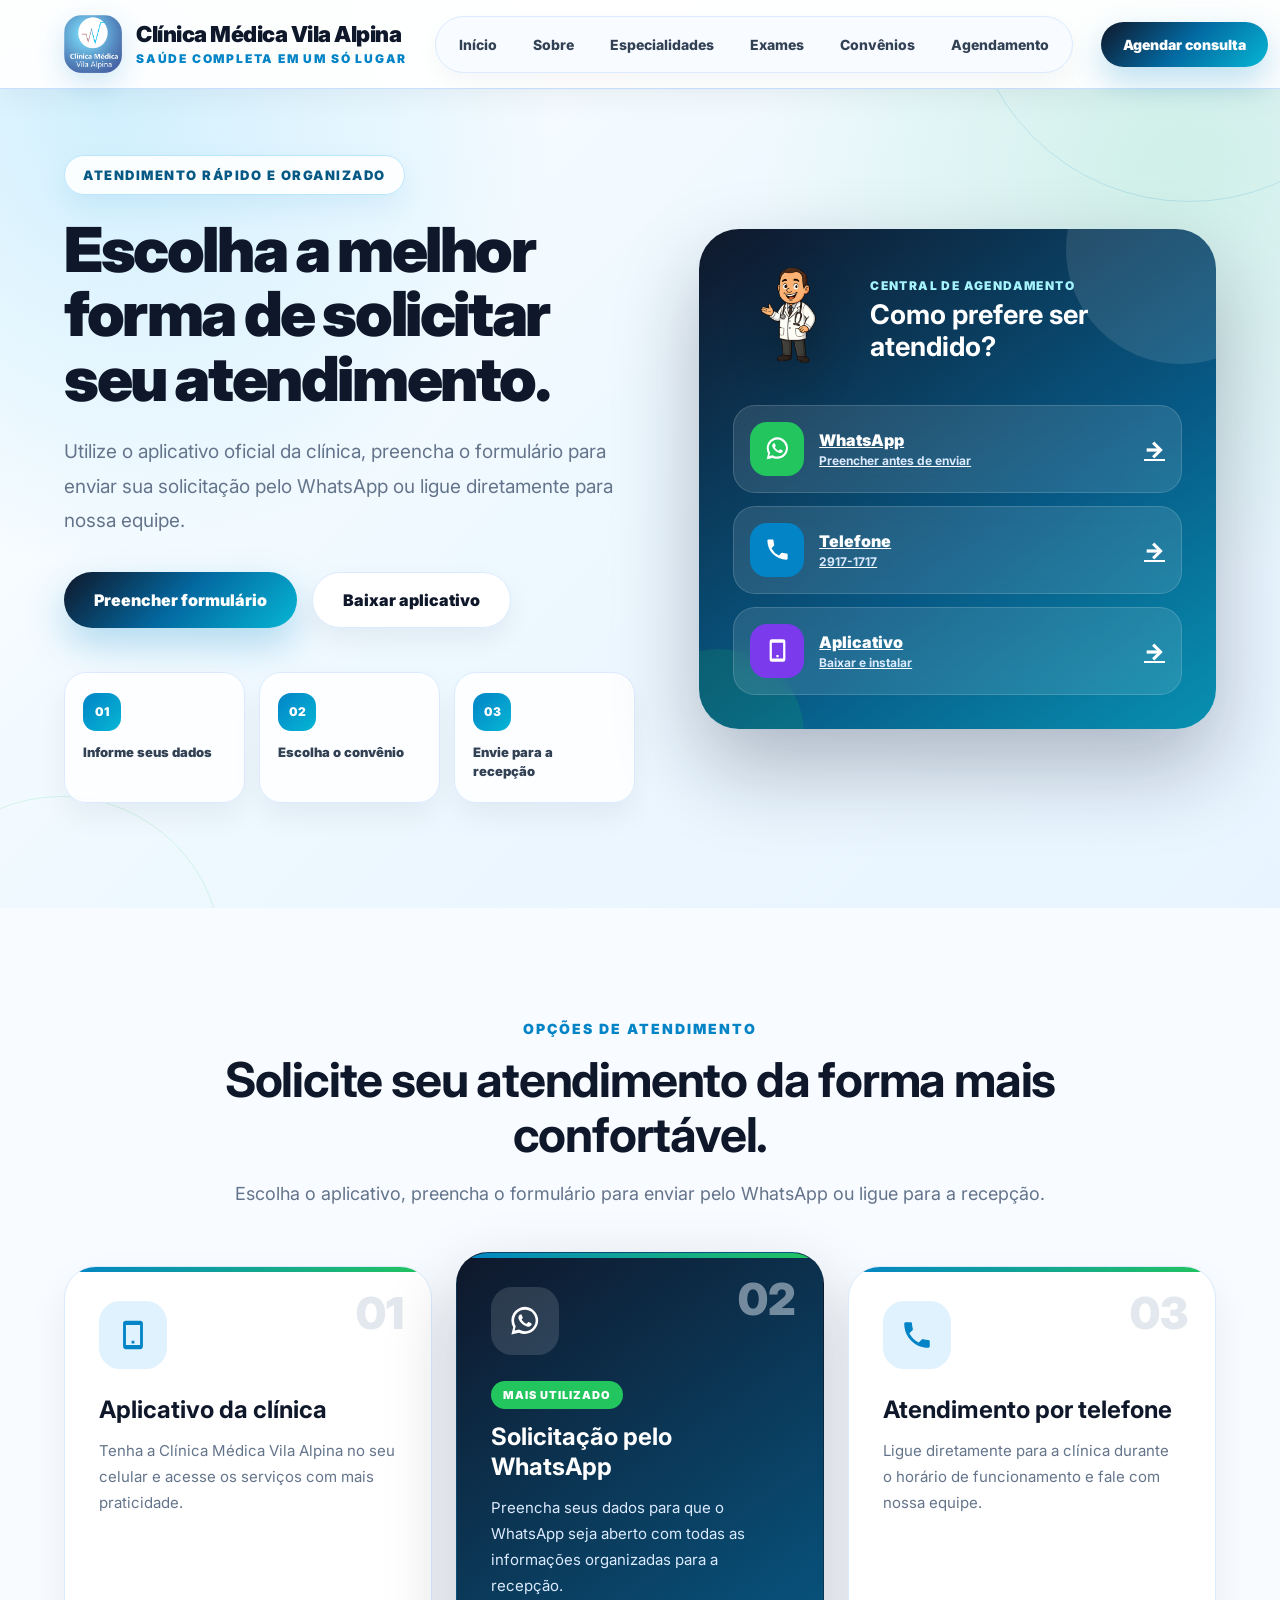
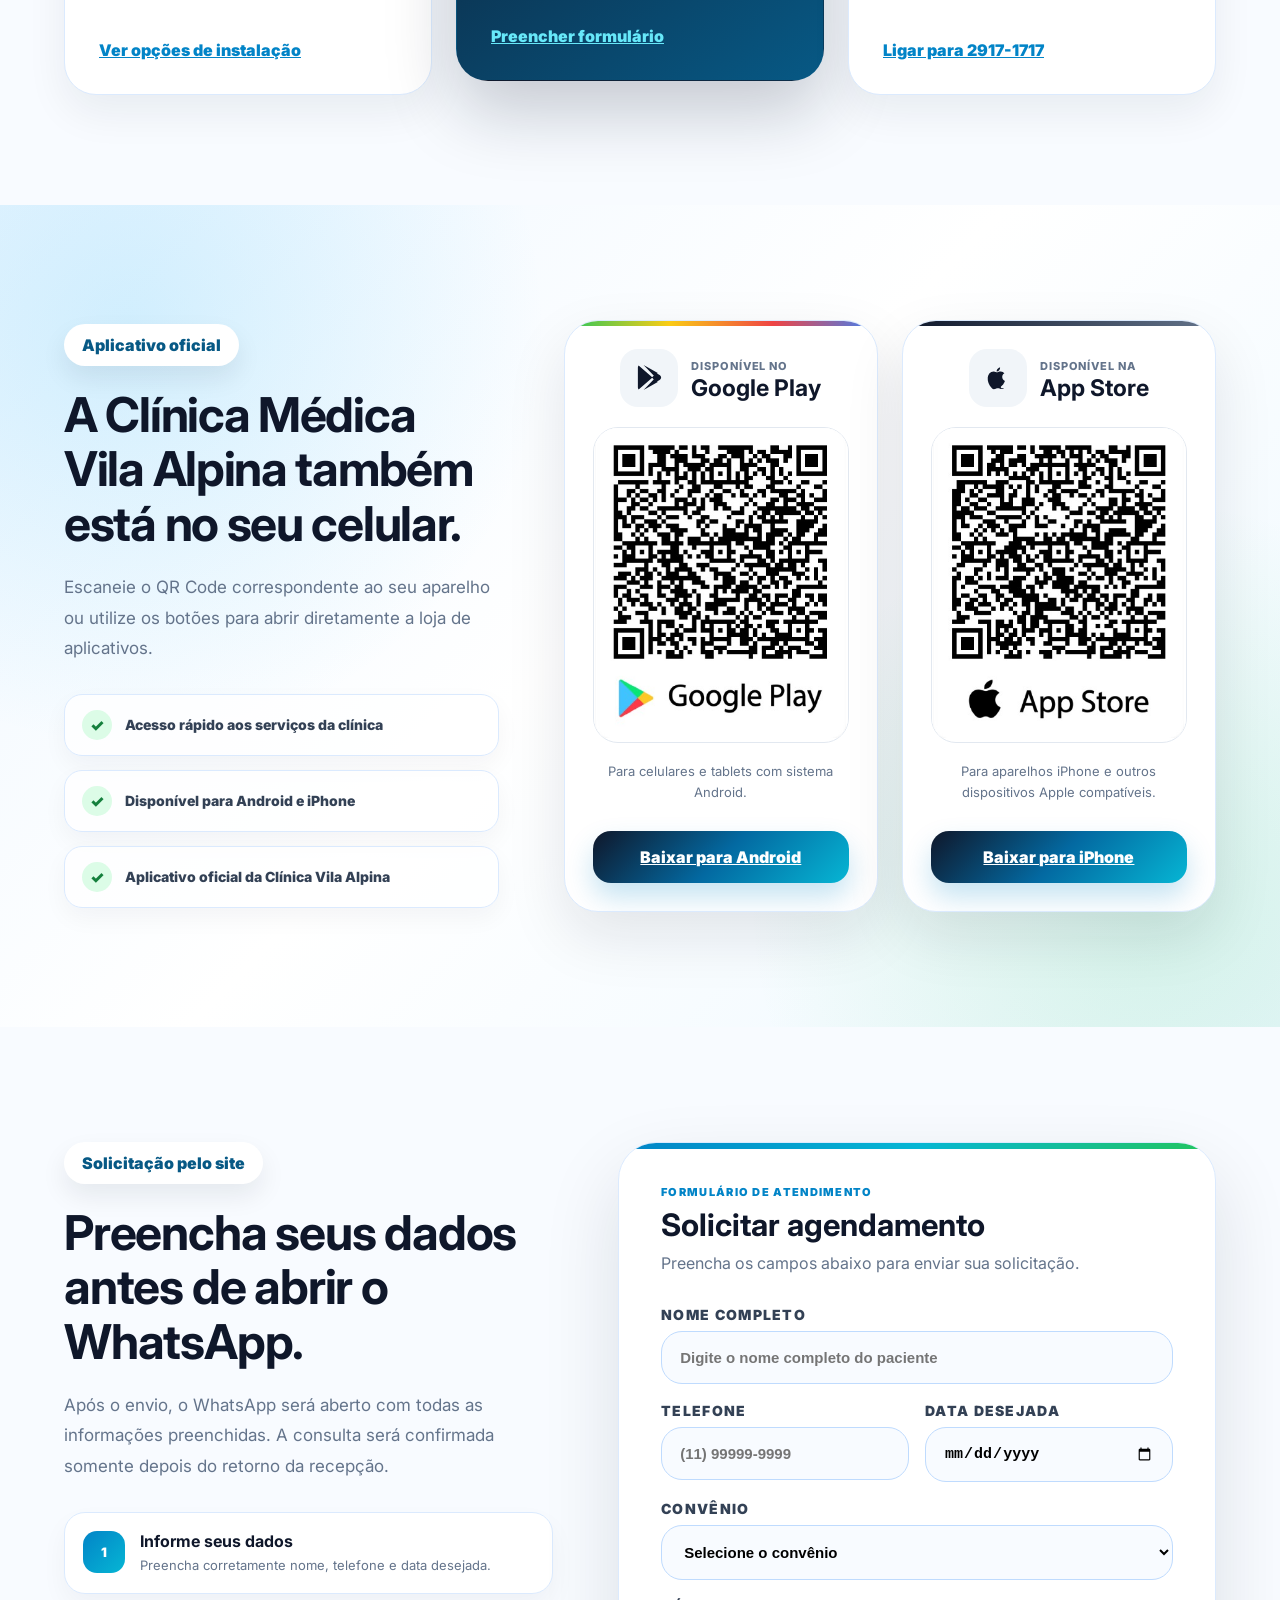
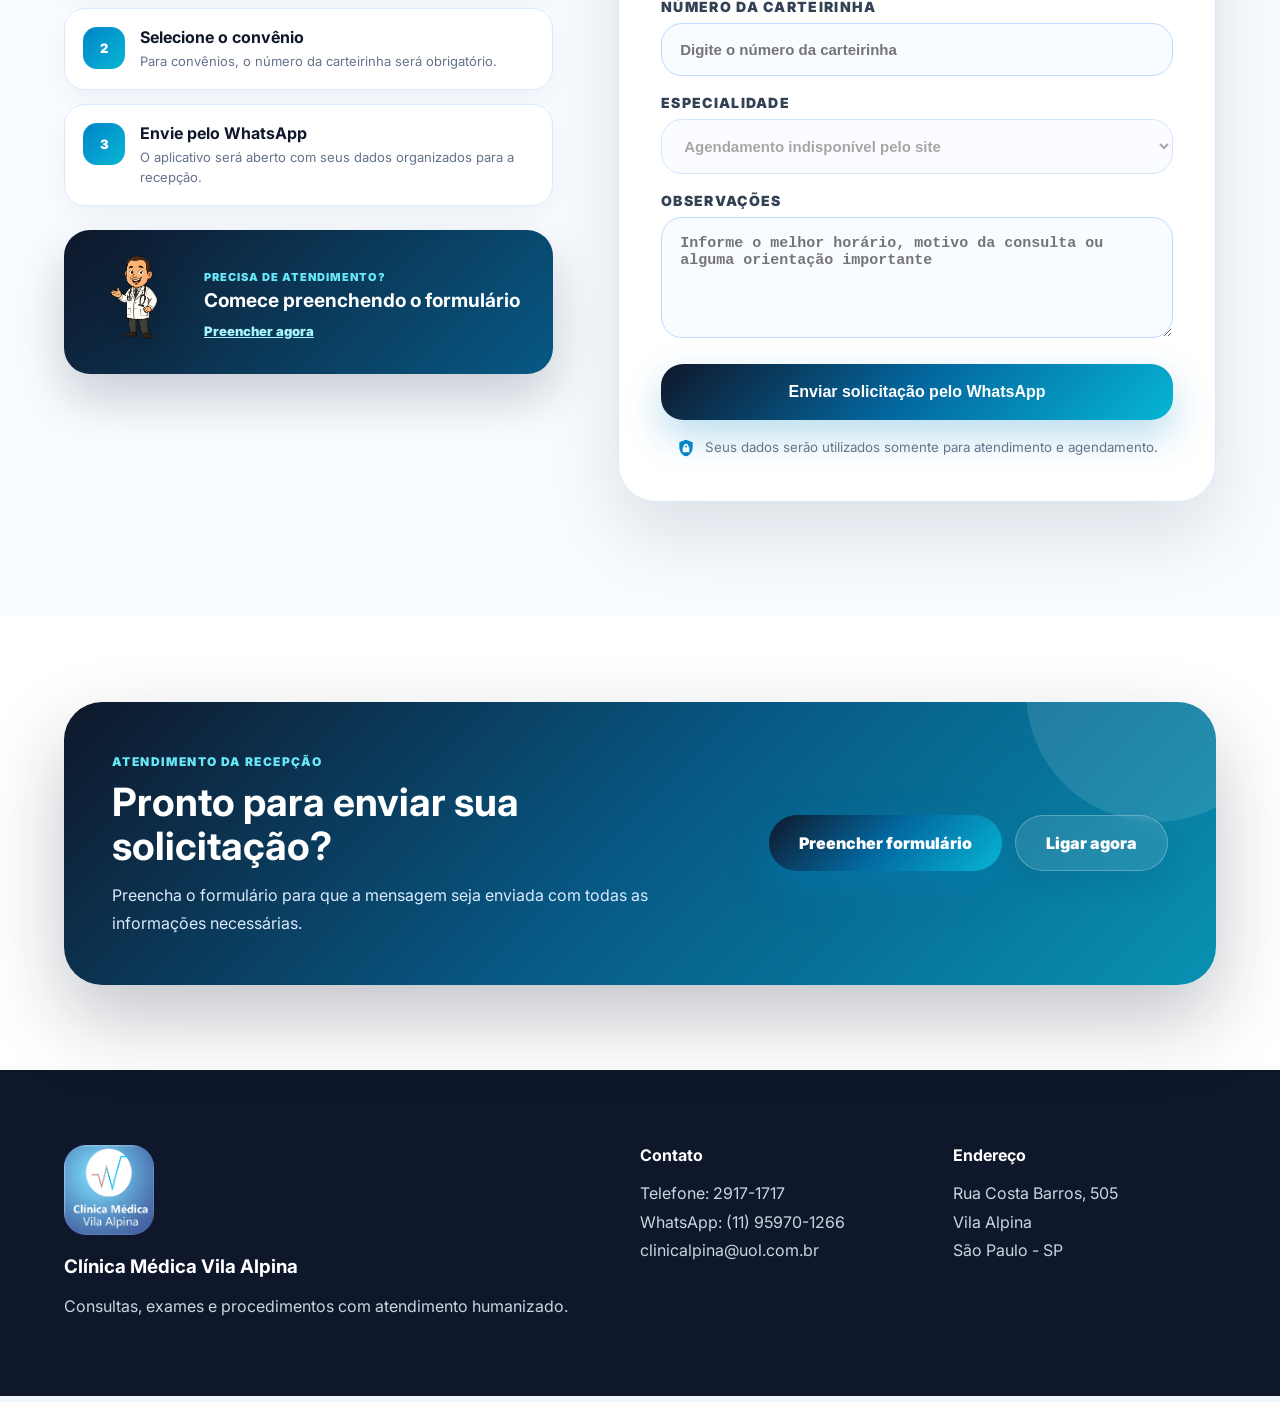
==== agendamento.html @ 92bec0b2 "Finaliza central de agendamento da clinica" ====
<!DOCTYPE html>
<html lang="pt-BR">

<head>
  <meta charset="UTF-8">
  <meta name="viewport" content="width=device-width, initial-scale=1.0">

  <meta
    name="description"
    content="Agende sua consulta na Clínica Médica Vila Alpina pelo aplicativo, formulário online ou telefone."
  >

  <meta name="theme-color" content="#0f172a">

  <title>Agendamento | Clínica Médica Vila Alpina</title>

  <link rel="icon" href="src/assets/logo.png" type="image/png">
  <link rel="stylesheet" href="src/css/style.css">

  <link rel="preconnect" href="https://fonts.googleapis.com">
  <link rel="preconnect" href="https://fonts.gstatic.com" crossorigin>

  <link
    href="https://fonts.googleapis.com/css2?family=Inter:wght@400;500;600;700;800;900&display=swap"
    rel="stylesheet"
  >
</head>

<body class="agendamento-page">

  <header class="header">
    <div class="container header-content">

      <a
        href="./index.html#inicio"
        class="logo-area"
        aria-label="Página inicial da Clínica Médica Vila Alpina"
      >
        <img
          src="src/assets/logo.png"
          alt="Clínica Médica Vila Alpina"
          class="logo"
        >

        <div class="logo-text">
          <h2>Clínica Médica Vila Alpina</h2>
          <p>Saúde completa em um só lugar</p>
        </div>
      </a>

      <nav class="nav" aria-label="Navegação principal">
        <a href="./index.html#inicio">Início</a>
        <a href="./index.html#sobre">Sobre</a>
        <a href="./index.html#especialidades">Especialidades</a>
        <a href="./exames.html">Exames</a>
        <a href="./index.html#convenios">Convênios</a>
        <a href="./agendamento.html">Agendamento</a>
      </nav>

      <a href="#formulario-agendamento" class="header-cta">
        Agendar consulta
      </a>

      <button
        class="mobile-menu-btn"
        id="mobileMenuBtn"
        type="button"
        aria-label="Abrir menu"
        aria-expanded="false"
        aria-controls="mobileNav"
      >
        ☰
      </button>

    </div>

    <nav
      class="mobile-nav"
      id="mobileNav"
      aria-label="Navegação para celular"
    >
      <a href="./index.html#inicio">Início</a>
      <a href="./index.html#sobre">Sobre</a>
      <a href="./index.html#especialidades">Especialidades</a>
      <a href="./exames.html">Exames</a>
      <a href="./index.html#convenios">Convênios</a>
      <a href="./agendamento.html">Agendamento</a>
      <a href="#formulario-agendamento">Preencher formulário</a>
    </nav>
  </header>

  <main>

    <section class="agendamento-hero">
      <div class="container agendamento-hero-grid">

        <div class="agendamento-hero-content">

          <span class="agendamento-badge">
            Atendimento rápido e organizado
          </span>

          <h1>
            Escolha a melhor forma de solicitar seu atendimento.
          </h1>

          <p>
            Utilize o aplicativo oficial da clínica, preencha o formulário para enviar sua solicitação pelo WhatsApp ou ligue diretamente para nossa equipe.
          </p>

          <div class="agendamento-hero-actions">

            <a href="#formulario-agendamento" class="btn-primary">
              Preencher formulário
            </a>

            <a href="#baixar-aplicativo" class="btn-secondary">
              Baixar aplicativo
            </a>

          </div>

          <div class="agendamento-beneficios">

            <div>
              <span>01</span>
              <p>Informe seus dados</p>
            </div>

            <div>
              <span>02</span>
              <p>Escolha o convênio</p>
            </div>

            <div>
              <span>03</span>
              <p>Envie para a recepção</p>
            </div>

          </div>

        </div>

        <div class="agendamento-hero-panel">

          <div class="agendamento-hero-panel-top">

            <img
              src="src/assets/boneco.png"
              alt="Assistente da Clínica Médica Vila Alpina"
            >

            <div>
              <span>Central de agendamento</span>
              <h2>Como prefere ser atendido?</h2>
            </div>

          </div>

          <div class="agendamento-opcoes-rapidas">

            <a
              href="#formulario-agendamento"
              class="agendamento-opcao agendamento-opcao-whatsapp"
            >
              <span class="agendamento-opcao-icone">
                <svg viewBox="0 0 24 24" aria-hidden="true">
                  <path d="M12 2a9.6 9.6 0 0 0-8.33 14.37L2.4 21.6l5.36-1.24A9.6 9.6 0 1 0 12 2Zm0 17.2a7.55 7.55 0 0 1-3.85-1.05l-.28-.16-3.18.74.76-3.09-.18-.3A7.6 7.6 0 1 1 12 19.2Zm4.18-5.68c-.23-.12-1.36-.67-1.57-.75-.21-.08-.36-.12-.51.12-.15.23-.59.75-.72.9-.13.15-.27.17-.5.06-.23-.12-.97-.36-1.85-1.14-.68-.61-1.14-1.36-1.28-1.59-.13-.23-.01-.35.1-.47.1-.1.23-.27.34-.4.12-.13.15-.23.23-.38.08-.15.04-.29-.02-.4-.06-.12-.51-1.23-.7-1.69-.18-.44-.37-.38-.51-.39h-.44c-.15 0-.4.06-.61.29-.21.23-.8.78-.8 1.91 0 1.13.82 2.22.94 2.37.12.15 1.62 2.47 3.92 3.46.55.24.98.38 1.31.49.55.17 1.05.15 1.45.09.44-.07 1.36-.55 1.55-1.09.19-.53.19-.99.13-1.09-.05-.1-.2-.16-.43-.28Z"/>
                </svg>
              </span>

              <span>
                <strong>WhatsApp</strong>
                <small>Preencher antes de enviar</small>
              </span>

              <span class="agendamento-opcao-seta">→</span>
            </a>

            <a
              href="tel:+551129171717"
              class="agendamento-opcao agendamento-opcao-telefone"
            >
              <span class="agendamento-opcao-icone">
                <svg viewBox="0 0 24 24" aria-hidden="true">
                  <path d="M6.62 10.79a15.43 15.43 0 0 0 6.59 6.59l2.2-2.2a1 1 0 0 1 1.02-.24 11.5 11.5 0 0 0 3.57.57 1 1 0 0 1 1 1V20a1 1 0 0 1-1 1C10.61 21 3 13.39 3 4a1 1 0 0 1 1-1h3.5a1 1 0 0 1 1 1 11.5 11.5 0 0 0 .57 3.57 1 1 0 0 1-.25 1.02l-2.2 2.2Z"/>
                </svg>
              </span>

              <span>
                <strong>Telefone</strong>
                <small>2917-1717</small>
              </span>

              <span class="agendamento-opcao-seta">→</span>
            </a>

            <a
              href="#baixar-aplicativo"
              class="agendamento-opcao agendamento-opcao-aplicativo"
            >
              <span class="agendamento-opcao-icone">
                <svg viewBox="0 0 24 24" aria-hidden="true">
                  <path d="M7 2h10a2 2 0 0 1 2 2v16a2 2 0 0 1-2 2H7a2 2 0 0 1-2-2V4a2 2 0 0 1 2-2Zm0 3v14h10V5H7Zm4 11h2v2h-2v-2Z"/>
                </svg>
              </span>

              <span>
                <strong>Aplicativo</strong>
                <small>Baixar e instalar</small>
              </span>

              <span class="agendamento-opcao-seta">→</span>
            </a>

          </div>

        </div>

      </div>
    </section>

    <section class="agendamento-canais">
      <div class="container">

        <div class="section-title">

          <span>Opções de atendimento</span>

          <h2>
            Solicite seu atendimento da forma mais confortável.
          </h2>

          <p>
            Escolha o aplicativo, preencha o formulário para enviar pelo WhatsApp ou ligue para a recepção.
          </p>

        </div>

        <div class="agendamento-canais-grid">

          <article class="agendamento-canal-card">

            <div class="agendamento-canal-numero">01</div>

            <div class="agendamento-canal-icone">
              <svg viewBox="0 0 24 24" aria-hidden="true">
                <path d="M7 2h10a2 2 0 0 1 2 2v16a2 2 0 0 1-2 2H7a2 2 0 0 1-2-2V4a2 2 0 0 1 2-2Zm0 3v14h10V5H7Zm4 11h2v2h-2v-2Z"/>
              </svg>
            </div>

            <h3>Aplicativo da clínica</h3>

            <p>
              Tenha a Clínica Médica Vila Alpina no seu celular e acesse os serviços com mais praticidade.
            </p>

            <a href="#baixar-aplicativo">
              Ver opções de instalação
            </a>

          </article>

          <article class="agendamento-canal-card agendamento-canal-destaque">

            <div class="agendamento-canal-numero">02</div>

            <div class="agendamento-canal-icone">
              <svg viewBox="0 0 24 24" aria-hidden="true">
                <path d="M12 2a9.6 9.6 0 0 0-8.33 14.37L2.4 21.6l5.36-1.24A9.6 9.6 0 1 0 12 2Zm0 17.2a7.55 7.55 0 0 1-3.85-1.05l-.28-.16-3.18.74.76-3.09-.18-.3A7.6 7.6 0 1 1 12 19.2Zm4.18-5.68c-.23-.12-1.36-.67-1.57-.75-.21-.08-.36-.12-.51.12-.15.23-.59.75-.72.9-.13.15-.27.17-.5.06-.23-.12-.97-.36-1.85-1.14-.68-.61-1.14-1.36-1.28-1.59-.13-.23-.01-.35.1-.47.1-.1.23-.27.34-.4.12-.13.15-.23.23-.38.08-.15.04-.29-.02-.4-.06-.12-.51-1.23-.7-1.69-.18-.44-.37-.38-.51-.39h-.44c-.15 0-.4.06-.61.29-.21.23-.8.78-.8 1.91 0 1.13.82 2.22.94 2.37.12.15 1.62 2.47 3.92 3.46.55.24.98.38 1.31.49.55.17 1.05.15 1.45.09.44-.07 1.36-.55 1.55-1.09.19-.53.19-.99.13-1.09-.05-.1-.2-.16-.43-.28Z"/>
              </svg>
            </div>

            <span class="agendamento-canal-etiqueta">
              Mais utilizado
            </span>

            <h3>Solicitação pelo WhatsApp</h3>

            <p>
              Preencha seus dados para que o WhatsApp seja aberto com todas as informações organizadas para a recepção.
            </p>

            <a href="#formulario-agendamento">
              Preencher formulário
            </a>

          </article>

          <article class="agendamento-canal-card">

            <div class="agendamento-canal-numero">03</div>

            <div class="agendamento-canal-icone">
              <svg viewBox="0 0 24 24" aria-hidden="true">
                <path d="M6.62 10.79a15.43 15.43 0 0 0 6.59 6.59l2.2-2.2a1 1 0 0 1 1.02-.24 11.5 11.5 0 0 0 3.57.57 1 1 0 0 1 1 1V20a1 1 0 0 1-1 1C10.61 21 3 13.39 3 4a1 1 0 0 1 1-1h3.5a1 1 0 0 1 1 1 11.5 11.5 0 0 0 .57 3.57 1 1 0 0 1-.25 1.02l-2.2 2.2Z"/>
              </svg>
            </div>

            <h3>Atendimento por telefone</h3>

            <p>
              Ligue diretamente para a clínica durante o horário de funcionamento e fale com nossa equipe.
            </p>

            <a href="tel:+551129171717">
              Ligar para 2917-1717
            </a>

          </article>

        </div>

      </div>
    </section>

    <section class="aplicativo-section" id="baixar-aplicativo">
      <div class="container aplicativo-container">

        <div class="aplicativo-introducao">

          <span class="section-label">
            Aplicativo oficial
          </span>

          <h2>
            A Clínica Médica Vila Alpina também está no seu celular.
          </h2>

          <p>
            Escaneie o QR Code correspondente ao seu aparelho ou utilize os botões para abrir diretamente a loja de aplicativos.
          </p>

          <div class="aplicativo-vantagens">

            <div>
              <span>✓</span>
              <p>Acesso rápido aos serviços da clínica</p>
            </div>

            <div>
              <span>✓</span>
              <p>Disponível para Android e iPhone</p>
            </div>

            <div>
              <span>✓</span>
              <p>Aplicativo oficial da Clínica Vila Alpina</p>
            </div>

          </div>

        </div>

        <div class="aplicativo-lojas">

          <article class="aplicativo-card aplicativo-card-google">

            <div class="aplicativo-card-cabecalho">

              <div class="aplicativo-loja-marca">
                <svg viewBox="0 0 24 24" aria-hidden="true">
                  <path d="m3.6 2.7 10.7 9.3L3.6 21.3a2.4 2.4 0 0 1-.6-1.6V4.3c0-.6.2-1.1.6-1.6Zm12 10.4 2.8 2.4-11 6.2 8.2-8.6Zm3.9-3.2c.9.5 1.5 1.2 1.5 2.1s-.6 1.6-1.5 2.1l-2.4 1.4-3.2-3.5 3.2-3.5 2.4 1.4ZM7.4 2.3l11 6.2-2.8 2.4-8.2-8.6Z"/>
                </svg>
              </div>

              <div>
                <span>Disponível no</span>
                <h3>Google Play</h3>
              </div>

            </div>

            <a
              href="https://play.google.com/store/apps/details?id=br.com.clinicavilalpina.app"
              target="_blank"
              rel="noopener noreferrer"
              class="aplicativo-qrcode-link"
              aria-label="Abrir aplicativo da Clínica Vila Alpina no Google Play"
            >
              <img
                src="src/assets/qrcode-google-play.png"
                alt="QR Code para instalar o aplicativo da Clínica Vila Alpina pelo Google Play"
                class="aplicativo-qrcode"
                loading="lazy"
              >
            </a>

            <p>
              Para celulares e tablets com sistema Android.
            </p>

            <a
              href="https://play.google.com/store/apps/details?id=br.com.clinicavilalpina.app"
              target="_blank"
              rel="noopener noreferrer"
              class="aplicativo-botao-loja"
            >
              Baixar para Android
            </a>

          </article>

          <article class="aplicativo-card aplicativo-card-apple">

            <div class="aplicativo-card-cabecalho">

              <div class="aplicativo-loja-marca">
                <svg viewBox="0 0 24 24" aria-hidden="true">
                  <path d="M17.05 20.28c-.98.95-2.05.8-3.08.35-1.09-.46-2.09-.48-3.24 0-1.44.62-2.2.44-3.06-.35C2.79 15.25 3.51 7.59 9.05 7.31c1.11-.06 1.89.61 2.54.66.97-.2 1.9-.77 2.94-.69 1.25.1 2.19.59 2.81 1.49-2.58 1.55-1.97 4.95.4 5.9-.47 1.24-1.08 2.47-1.98 3.37-.41.42-.83.83-1.3 1.24.2.38.39.72.59 1Zm-3.03-16c.13 1.61-1.18 3.01-2.67 3.14-.23-1.86 1.67-3.16 2.67-3.14Z"/>
                </svg>
              </div>

              <div>
                <span>Disponível na</span>
                <h3>App Store</h3>
              </div>

            </div>

            <a
              href="https://apps.apple.com/br/app/cl%C3%ADnica-vila-alpina/id6778940955"
              target="_blank"
              rel="noopener noreferrer"
              class="aplicativo-qrcode-link"
              aria-label="Abrir aplicativo da Clínica Vila Alpina na App Store"
            >
              <img
                src="src/assets/qrcode-app-store.png"
                alt="QR Code para instalar o aplicativo da Clínica Vila Alpina pela App Store"
                class="aplicativo-qrcode"
                loading="lazy"
              >
            </a>

            <p>
              Para aparelhos iPhone e outros dispositivos Apple compatíveis.
            </p>

            <a
              href="https://apps.apple.com/br/app/cl%C3%ADnica-vila-alpina/id6778940955"
              target="_blank"
              rel="noopener noreferrer"
              class="aplicativo-botao-loja"
            >
              Baixar para iPhone
            </a>

          </article>

        </div>

      </div>
    </section>

    <section
      class="agendamento-formulario-section"
      id="formulario-agendamento"
    >
      <div class="container agendamento-formulario-grid">

        <div class="agendamento-formulario-conteudo">

          <span class="section-label">
            Solicitação pelo site
          </span>

          <h2>
            Preencha seus dados antes de abrir o WhatsApp.
          </h2>

          <p>
            Após o envio, o WhatsApp será aberto com todas as informações preenchidas. A consulta será confirmada somente depois do retorno da recepção.
          </p>

          <div class="agendamento-orientacoes">

            <div>
              <span>1</span>

              <div>
                <h3>Informe seus dados</h3>
                <p>Preencha corretamente nome, telefone e data desejada.</p>
              </div>
            </div>

            <div>
              <span>2</span>

              <div>
                <h3>Selecione o convênio</h3>
                <p>Para convênios, o número da carteirinha será obrigatório.</p>
              </div>
            </div>

            <div>
              <span>3</span>

              <div>
                <h3>Envie pelo WhatsApp</h3>
                <p>O aplicativo será aberto com seus dados organizados para a recepção.</p>
              </div>
            </div>

          </div>

          <div class="agendamento-ajuda-card">

            <img
              src="src/assets/boneco.png"
              alt="Assistente da Clínica Médica Vila Alpina"
            >

            <div>
              <span>Precisa de atendimento?</span>

              <h3>Comece preenchendo o formulário</h3>

              <a href="#formulario-agendamento">
                Preencher agora
              </a>
            </div>

          </div>

        </div>

        <form
          id="formAgendamento"
          class="form-card agendamento-form-card"
        >

          <div class="form-card-cabecalho">

            <span>Formulário de atendimento</span>

            <h3>Solicitar agendamento</h3>

            <p>
              Preencha os campos abaixo para enviar sua solicitação.
            </p>

          </div>

          <div class="form-grid">

            <div class="form-group form-group-full">

              <label for="nome">
                Nome completo
              </label>

              <input
                type="text"
                id="nome"
                name="nome"
                placeholder="Digite o nome completo do paciente"
                autocomplete="name"
                required
              >

            </div>

            <div class="form-group">

              <label for="telefone">
                Telefone
              </label>

              <input
                type="tel"
                id="telefone"
                name="telefone"
                placeholder="(11) 99999-9999"
                autocomplete="tel"
                inputmode="tel"
                maxlength="15"
                required
              >

            </div>

            <div class="form-group">

              <label for="data">
                Data desejada
              </label>

              <input
                type="date"
                id="data"
                name="data"
                required
              >

            </div>

            <div class="form-group form-group-full">

              <label for="convenio">
                Convênio
              </label>

              <select
                id="convenio"
                name="convenio"
                required
              >
                <option value="" selected disabled>
                  Selecione o convênio
                </option>
              </select>

            </div>

            <div
              class="form-group form-group-full"
              id="carteirinhaBox"
            >

              <label for="carteirinha">
                Número da carteirinha
              </label>

              <input
                type="text"
                id="carteirinha"
                name="carteirinha"
                placeholder="Digite o número da carteirinha"
                autocomplete="off"
              >

            </div>

            <div class="form-group form-group-full">

              <div
                id="avisoConvenio"
                class="aviso"
                role="alert"
              ></div>

            </div>

            <div class="form-group form-group-full">

              <label for="especialidade">
                Especialidade
              </label>

              <select
                id="especialidade"
                name="especialidade"
                required
              >
                <option value="" selected disabled>
                  Primeiro selecione o convênio
                </option>
              </select>

            </div>

            <div class="form-group form-group-full">

              <label for="observacao">
                Observações
              </label>

              <textarea
                id="observacao"
                name="observacao"
                placeholder="Informe o melhor horário, motivo da consulta ou alguma orientação importante"
                rows="5"
              ></textarea>

            </div>

          </div>

          <button
            type="submit"
            class="form-submit-button"
          >
            Enviar solicitação pelo WhatsApp
          </button>

          <div class="form-seguranca">

            <svg viewBox="0 0 24 24" aria-hidden="true">
              <path d="M12 2 4 5v6c0 5.1 3.4 9.7 8 11 4.6-1.3 8-5.9 8-11V5l-8-3Zm0 5a3 3 0 0 1 3 3v1h1v6H8v-6h1v-1a3 3 0 0 1 3-3Zm0 2a1 1 0 0 0-1 1v1h2v-1a1 1 0 0 0-1-1Z"/>
            </svg>

            <small>
              Seus dados serão utilizados somente para atendimento e agendamento.
            </small>

          </div>

        </form>

      </div>
    </section>

    <section class="agendamento-contato-final">
      <div class="container agendamento-contato-final-box">

        <div>

          <span>Atendimento da recepção</span>

          <h2>
            Pronto para enviar sua solicitação?
          </h2>

          <p>
            Preencha o formulário para que a mensagem seja enviada com todas as informações necessárias.
          </p>

        </div>

        <div class="agendamento-contato-final-acoes">

          <a
            href="#formulario-agendamento"
            class="btn-primary"
          >
            Preencher formulário
          </a>

          <a
            href="tel:+551129171717"
            class="btn-secondary"
          >
            Ligar agora
          </a>

        </div>

      </div>
    </section>

  </main>

  <footer class="footer">
    <div class="container footer-grid">

      <div>

        <img
          src="src/assets/logo.png"
          alt="Clínica Médica Vila Alpina"
          class="footer-logo"
        >

        <h3>Clínica Médica Vila Alpina</h3>

        <p>
          Consultas, exames e procedimentos com atendimento humanizado.
        </p>

      </div>

      <div>

        <h4>Contato</h4>

        <p>Telefone: 2917-1717</p>
        <p>WhatsApp: (11) 95970-1266</p>
        <p>clinicalpina@uol.com.br</p>

      </div>

      <div>

        <h4>Endereço</h4>

        <p>Rua Costa Barros, 505</p>
        <p>Vila Alpina</p>
        <p>São Paulo - SP</p>

      </div>

    </div>
  </footer>

  <script src="src/js/agendamento.js"></script>

</body>

</html>
---- src/css/style.css ----
*{
  margin:0;
  padding:0;
  box-sizing:border-box;
}

html{
  scroll-behavior:smooth;
}

body{
  font-family:'Inter',sans-serif;
  background:#eef5fb;
  color:#1f2937;
  overflow-x:hidden;
}

.container{
  width:90%;
  max-width:1300px;
  margin:auto;
}

/* ========================= */
/* CABEÇALHO */
/* ========================= */

.header{
  position:fixed;
  top:0;
  left:0;
  width:100%;
  z-index:1000;
  background:rgba(255,255,255,.92);
  backdrop-filter:blur(18px);
  border-bottom:1px solid rgba(191,219,254,.85);
  box-shadow:0 8px 30px rgba(15,23,42,.05);
}

.header-content{
  height:88px;
  display:flex;
  align-items:center;
  justify-content:space-between;
  gap:28px;
}

.logo-area{
  display:flex;
  align-items:center;
  gap:14px;
  text-decoration:none;
  min-width:max-content;
}

.logo{
  width:58px;
  height:58px;
  object-fit:contain;
  border-radius:18px;
  box-shadow:0 10px 28px rgba(2,132,199,.18);
}

.logo-text h2{
  font-size:22px;
  line-height:1.1;
  font-weight:900;
  color:#0f172a;
  letter-spacing:-.5px;
}

.logo-text p{
  margin-top:5px;
  font-size:12px;
  color:#0284c7;
  font-weight:900;
  text-transform:uppercase;
  letter-spacing:1.8px;
}

.nav{
  display:flex;
  align-items:center;
  justify-content:center;
  gap:6px;
  background:#f8fbff;
  padding:8px;
  border-radius:999px;
  border:1px solid #dbeafe;
  box-shadow:0 10px 24px rgba(15,23,42,.04);
}

.nav a{
  text-decoration:none;
  color:#334155;
  font-weight:800;
  font-size:14px;
  padding:11px 15px;
  border-radius:999px;
  transition:.25s ease;
}

.nav a:hover{
  color:#075985;
  background:#e0f2fe;
}

.header-cta{
  min-width:max-content;
  background:linear-gradient(135deg,#0f172a,#0369a1,#06b6d4);
  color:white;
  text-decoration:none;
  padding:14px 22px;
  border-radius:999px;
  font-weight:900;
  font-size:14px;
  box-shadow:0 14px 32px rgba(2,132,199,.26);
  transition:.25s ease;
}

.header-cta:hover{
  transform:translateY(-3px);
  box-shadow:0 18px 40px rgba(2,132,199,.34);
}

.mobile-menu-btn{
  display:none;
  width:46px;
  height:46px;
  border:none;
  border-radius:14px;
  background:linear-gradient(135deg,#0f172a,#0369a1,#06b6d4);
  color:white;
  font-size:24px;
  font-weight:900;
  cursor:pointer;
  box-shadow:0 12px 28px rgba(2,132,199,.28);
}

.mobile-nav{
  display:none;
  width:90%;
  max-width:1300px;
  margin:0 auto 14px;
  background:white;
  border:1px solid #dbeafe;
  border-radius:24px;
  padding:14px;
  box-shadow:0 20px 45px rgba(15,23,42,.12);
}

.mobile-nav a{
  display:block;
  text-decoration:none;
  color:#0f172a;
  font-weight:900;
  padding:15px 18px;
  border-radius:16px;
  transition:.25s ease;
}

.mobile-nav a:hover{
  background:#e0f2fe;
  color:#075985;
}

.mobile-nav.active{
  display:block;
}

/* ========================= */
/* BOTÕES */
/* ========================= */

.btn-primary,
.form-card button{
  background:linear-gradient(135deg,#0f172a,#0369a1,#06b6d4);
  color:white;
  text-decoration:none;
  border:none;
  cursor:pointer;
  font-weight:900;
  box-shadow:0 16px 38px rgba(2,132,199,.28);
}

.btn-primary,
.btn-secondary{
  display:inline-flex;
  align-items:center;
  justify-content:center;
  padding:17px 30px;
  border-radius:999px;
  font-weight:900;
  text-decoration:none;
  transition:.3s;
}

.btn-primary:hover,
.btn-secondary:hover{
  transform:translateY(-4px);
}

.btn-secondary{
  background:white;
  color:#0f172a;
  border:1px solid #dbeafe;
  box-shadow:0 12px 28px rgba(15,23,42,.06);
}

/* ========================= */
/* HERO */
/* ========================= */

.hero{
  padding:165px 0 115px;
  background:
    radial-gradient(circle at 12% 10%,#d8f0ff 0,transparent 34%),
    radial-gradient(circle at 88% 15%,#bfdbfe 0,transparent 35%),
    linear-gradient(180deg,#ffffff 0%,#eef7ff 100%);
  overflow:hidden;
}

.hero-content{
  display:grid;
  grid-template-columns:1.05fr .95fr;
  gap:60px;
  align-items:center;
}

.tag,
.section-label{
  display:inline-block;
  background:#ffffff;
  color:#075985;
  padding:11px 18px;
  border-radius:999px;
  font-weight:900;
  margin-bottom:22px;
  box-shadow:0 12px 26px rgba(15,23,42,.08);
}

.hero h1{
  font-size:66px;
  line-height:1.05;
  letter-spacing:-2.5px;
  color:#0f172a;
  margin-bottom:25px;
}

.hero p{
  font-size:20px;
  line-height:1.8;
  color:#64748b;
  max-width:650px;
}

.hero-buttons{
  display:flex;
  gap:15px;
  margin-top:36px;
  flex-wrap:wrap;
}

.stats{
  display:grid;
  grid-template-columns:repeat(3,1fr);
  gap:18px;
  margin-top:50px;
}

.stats div{
  background:white;
  padding:25px;
  border-radius:26px;
  box-shadow:0 18px 40px rgba(15,23,42,.07);
  border:1px solid rgba(219,234,254,.8);
}

.stats strong{
  display:block;
  font-size:32px;
  color:#0f172a;
  font-weight:900;
}

.stats span{
  font-size:13px;
  color:#64748b;
  font-weight:800;
}

.hero-card{
  display:flex;
  justify-content:center;
}

.premium-card{
  width:100%;
  max-width:520px;
  padding:44px;
  border-radius:42px;
  background:
    linear-gradient(135deg,rgba(15,23,42,.95),rgba(2,132,199,.9)),
    radial-gradient(circle at top right,#22d3ee,transparent 40%);
  color:white;
  box-shadow:0 40px 95px rgba(15,23,42,.32);
  position:relative;
  overflow:hidden;
}

.premium-card::after{
  content:"";
  position:absolute;
  width:230px;
  height:230px;
  right:-80px;
  top:-80px;
  background:rgba(255,255,255,.12);
  border-radius:50%;
}

.hero-logo{
  width:122px;
  margin-bottom:26px;
  border-radius:26px;
  position:relative;
  z-index:2;
}

.premium-card h3,
.premium-card p,
.mini-cards{
  position:relative;
  z-index:2;
}

.premium-card h3{
  font-size:34px;
  margin-bottom:12px;
}

.premium-card p{
  color:#dbeafe;
  font-size:17px;
  line-height:1.7;
}

.mini-cards{
  margin-top:35px;
  display:grid;
  grid-template-columns:repeat(2,1fr);
  gap:15px;
}

.mini-cards div{
  background:rgba(255,255,255,.14);
  padding:20px;
  border-radius:22px;
  font-weight:900;
  backdrop-filter:blur(10px);
  border:1px solid rgba(255,255,255,.15);
}

/* ========================= */
/* INFORMAÇÕES RÁPIDAS */
/* ========================= */

.quick-info{
  padding:75px 0;
  background:#eef5fb;
}

.quick-grid{
  display:grid;
  grid-template-columns:repeat(3,1fr);
  gap:24px;
}

.quick-card{
  background:white;
  padding:34px;
  border-radius:30px;
  box-shadow:0 18px 42px rgba(15,23,42,.06);
  border:1px solid rgba(219,234,254,.9);
  transition:.3s;
}

.quick-card:hover{
  transform:translateY(-6px);
}

.quick-card h3{
  color:#0f172a;
  font-size:22px;
  margin-bottom:12px;
}

.quick-card p{
  color:#64748b;
  line-height:1.7;
}

/* ========================= */
/* SEÇÕES GERAIS */
/* ========================= */

.section{
  padding:112px 0;
}

.section-title{
  text-align:center;
  max-width:850px;
  margin:0 auto 55px;
}

.section-title span{
  color:#0284c7;
  font-size:14px;
  font-weight:900;
  text-transform:uppercase;
  letter-spacing:2px;
}

.section-title h2,
.sobre h2,
.agendamento-text h2,
.exames-grid h2{
  font-size:48px;
  line-height:1.15;
  color:#0f172a;
  margin-top:14px;
  letter-spacing:-1.2px;
}

.section-title p,
.sobre p,
.agendamento-text p,
.exames-grid p{
  margin-top:16px;
  color:#64748b;
  font-size:18px;
  line-height:1.8;
}

/* ========================= */
/* SOBRE */
/* ========================= */

.sobre{
  background:
    radial-gradient(circle at top left,#dff5ff 0,transparent 35%),
    linear-gradient(135deg,#eef7ff 0%,#ffffff 45%,#e8f4ff 100%);
}

.sobre-grid{
  display:grid;
  grid-template-columns:1.08fr .92fr;
  gap:60px;
  align-items:center;
}

.check-list{
  display:grid;
  gap:14px;
  margin-top:30px;
}

.check-list div{
  background:white;
  color:#075985;
  border:1px solid #bae6fd;
  padding:17px 20px;
  border-radius:20px;
  font-weight:900;
  box-shadow:0 12px 28px rgba(2,132,199,.08);
}

.sobre-box{
  background:linear-gradient(135deg,#0f172a,#0369a1,#06b6d4);
  color:white;
  border:none;
  padding:42px;
  border-radius:38px;
  text-align:center;
  box-shadow:0 35px 80px rgba(15,23,42,.22);
}

.sobre-box img{
  width:170px;
  margin-bottom:22px;
  filter:drop-shadow(0 18px 25px rgba(0,0,0,.25));
}

.sobre-box h3{
  color:white;
  font-size:28px;
  margin-bottom:12px;
}

.sobre-box p{
  color:#dbeafe;
  font-size:17px;
}

.sobre-mini-info{
  display:grid;
  grid-template-columns:repeat(3,1fr);
  gap:14px;
  margin-top:30px;
}

.sobre-mini-info div{
  background:rgba(255,255,255,.14);
  border:1px solid rgba(255,255,255,.18);
  border-radius:20px;
  padding:18px 12px;
}

.sobre-mini-info strong{
  display:block;
  color:white;
  font-size:24px;
  font-weight:900;
}

.sobre-mini-info span{
  display:block;
  color:#dbeafe;
  font-size:12px;
  font-weight:800;
  margin-top:5px;
}

/* ========================= */
/* ESPECIALIDADES */
/* ========================= */

.especialidades{
  background:#f8fbff;
}

.search-input{
  width:100%;
  max-width:680px;
  display:block;
  margin:0 auto 45px;
  padding:20px 22px;
  border-radius:24px;
  border:1px solid #bfdbfe;
  background:white;
  font-size:16px;
  font-weight:800;
  outline:none;
  box-shadow:0 14px 30px rgba(15,23,42,.05);
}

.search-input:focus,
.form-card input:focus,
.form-card select:focus,
.form-card textarea:focus,
.convenio-box select:focus{
  border-color:#0284c7;
  box-shadow:0 0 0 5px rgba(2,132,199,.12);
}

.cards-grid{
  display:grid;
  grid-template-columns:repeat(4,1fr);
  gap:22px;
}

.card{
  background:white;
  padding:30px;
  border-radius:30px;
  border:1px solid #e0f2fe;
  box-shadow:0 15px 35px rgba(15,23,42,.055);
  transition:.3s;
  position:relative;
  overflow:hidden;
}

.card::before{
  content:"";
  position:absolute;
  top:0;
  left:0;
  width:100%;
  height:5px;
  background:linear-gradient(90deg,#0284c7,#22c55e);
}

.card:hover{
  transform:translateY(-8px);
  box-shadow:0 28px 55px rgba(2,132,199,.14);
}

.card .emoji{
  font-size:40px;
  margin-bottom:18px;
}

.card h3{
  color:#0f172a;
  font-size:20px;
  margin-bottom:12px;
}

.card p{
  color:#64748b;
  line-height:1.7;
  font-size:15px;
}

.card a{
  display:inline-flex;
  margin-top:18px;
  text-decoration:none;
  color:#0284c7;
  font-weight:900;
}

/* ========================= */
/* CONVÊNIOS */
/* ========================= */

.convenios{
  background:white;
}

.convenio-box{
  max-width:980px;
  margin:auto;
  background:linear-gradient(180deg,#ffffff,#f8fbff);
  padding:42px;
  border-radius:38px;
  box-shadow:0 28px 70px rgba(15,23,42,.1);
  border:1px solid #dbeafe;
}

.convenio-box label{
  display:block;
  color:#334155;
  font-size:14px;
  font-weight:900;
  text-transform:uppercase;
  letter-spacing:1.4px;
  margin-bottom:10px;
}

.convenio-box select{
  width:100%;
  padding:19px;
  border-radius:22px;
  border:1px solid #bfdbfe;
  background:white;
  font-size:16px;
  font-weight:900;
  outline:none;
  margin-bottom:28px;
}

.resultado h3{
  color:#0f172a;
  font-size:22px;
  margin:28px 0 15px;
}

.chips{
  display:flex;
  flex-wrap:wrap;
  gap:10px;
}

.chip{
  background:#e0f2fe;
  color:#075985;
  padding:11px 16px;
  border-radius:999px;
  font-size:14px;
  font-weight:900;
}

.chip.exame{
  background:#dcfce7;
  color:#166534;
}

.chip.vazio{
  background:#fee2e2;
  color:#991b1b;
}

.observacao,
.aviso{
  display:none;
  margin-top:24px;
  padding:18px;
  border-radius:20px;
  background:#fff7ed;
  color:#9a3412;
  font-weight:900;
  border:1px solid #fed7aa;
  line-height:1.6;
}

/* ========================= */
/* DIFERENCIAIS */
/* ========================= */

.diferenciais{
  background:#0f172a;
  color:white;
}

.diferenciais .section-title h2,
.diferenciais .section-title p{
  color:white;
}

.diferenciais .section-title span{
  color:#67e8f9;
}

.diferenciais-grid{
  display:grid;
  grid-template-columns:repeat(4,1fr);
  gap:24px;
}

.diferencial-card{
  background:rgba(255,255,255,.08);
  border:1px solid rgba(255,255,255,.12);
  padding:32px;
  border-radius:30px;
  transition:.3s;
  backdrop-filter:blur(12px);
}

.diferencial-card:hover{
  transform:translateY(-8px);
  background:rgba(255,255,255,.12);
}

.diferencial-card div{
  font-size:44px;
  margin-bottom:18px;
}

.diferencial-card h3{
  font-size:21px;
  margin-bottom:12px;
}

.diferencial-card p{
  color:#cbd5e1;
  line-height:1.7;
}

/* ========================= */
/* AGENDAMENTO */
/* ========================= */

.agendamento{
  background:#f8fbff;
}

.agendamento-grid{
  display:grid;
  grid-template-columns:1fr 1fr;
  gap:60px;
  align-items:center;
}

.boneco-box{
  margin-top:34px;
  background:white;
  padding:26px;
  border-radius:30px;
  display:flex;
  align-items:center;
  gap:22px;
  box-shadow:0 20px 48px rgba(15,23,42,.08);
  border:1px solid #dbeafe;
}

.boneco-box img{
  width:110px;
}

.boneco-box h3{
  color:#0f172a;
  font-size:22px;
}

.boneco-box p{
  font-size:15px;
  margin-top:5px;
}

.form-card{
  background:white;
  padding:44px;
  border-radius:38px;
  box-shadow:0 32px 78px rgba(15,23,42,.12);
  border:1px solid #dbeafe;
}

.form-card h3{
  color:#0f172a;
  font-size:31px;
  margin-bottom:8px;
}

.form-card > p{
  color:#64748b;
  line-height:1.7;
  margin-bottom:28px;
}

.form-card label{
  display:block;
  font-size:14px;
  font-weight:900;
  text-transform:uppercase;
  letter-spacing:1.3px;
  color:#334155;
  margin-bottom:8px;
}

.form-card input,
.form-card select,
.form-card textarea{
  width:100%;
  padding:17px 18px;
  border-radius:21px;
  border:1px solid #bfdbfe;
  background:#f8fbff;
  font-size:15px;
  font-weight:800;
  outline:none;
  margin-bottom:20px;
}

.form-card textarea{
  min-height:115px;
  resize:vertical;
}

.form-card button{
  width:100%;
  padding:19px;
  border-radius:22px;
  font-size:16px;
  transition:.3s;
}

.form-card button:hover{
  transform:translateY(-4px);
}

.form-card small{
  display:block;
  text-align:center;
  color:#64748b;
  margin-top:15px;
  line-height:1.6;
}

/* ========================= */
/* EXAMES PREVIEW - HOME */
/* ========================= */

.exames-preview{
  background:white;
}

.exames-grid{
  display:grid;
  grid-template-columns:1fr 1fr;
  gap:55px;
  align-items:center;
}

.exames-cards{
  display:grid;
  grid-template-columns:repeat(2,1fr);
  gap:16px;
}

.exames-cards div{
  background:linear-gradient(135deg,#0f172a,#0284c7);
  color:white;
  padding:26px;
  border-radius:24px;
  text-align:center;
  font-weight:900;
  box-shadow:0 16px 32px rgba(2,132,199,.22);
}

/* ========================= */
/* PÁGINA DE EXAMES */
/* ========================= */

.exames-hero{
  background:
    radial-gradient(circle at 12% 10%,#d8f0ff 0,transparent 34%),
    radial-gradient(circle at 88% 15%,#bfdbfe 0,transparent 35%),
    linear-gradient(180deg,#ffffff 0%,#eef7ff 100%);
}

.exames-carousel-section{
  background:#f8fbff;
}

.carousel-wrapper{
  position:relative;
  max-width:1220px;
  margin:0 auto;
  display:flex;
  align-items:center;
  justify-content:center;
  gap:18px;
}

.carousel-viewport{
  width:100%;
  max-width:1120px;
  overflow:hidden;
  border-radius:34px;
  box-shadow:0 30px 75px rgba(15,23,42,.14);
  border:1px solid #dbeafe;
  background:white;
}

.carousel-track{
  display:flex;
  transition:transform .45s ease;
}

.carousel-slide{
  min-width:100%;
  display:flex;
  justify-content:center;
  align-items:center;
  background:#ffffff;
}

.carousel-slide img{
  width:100%;
  height:430px;
  display:block;
  object-fit:cover;
  object-position:center;
}

.carousel-btn{
  width:56px;
  height:56px;
  border-radius:50%;
  border:none;
  background:linear-gradient(135deg,#0f172a,#0369a1,#06b6d4);
  color:white;
  font-size:38px;
  font-weight:800;
  cursor:pointer;
  box-shadow:0 16px 36px rgba(2,132,199,.30);
  transition:.25s ease;
  display:flex;
  align-items:center;
  justify-content:center;
  z-index:5;
}

.carousel-btn:hover{
  transform:translateY(-3px) scale(1.04);
}

.carousel-dots{
  margin-top:26px;
  display:flex;
  justify-content:center;
  gap:10px;
}

.dot{
  width:12px;
  height:12px;
  border-radius:50%;
  border:none;
  background:#bfdbfe;
  cursor:pointer;
  transition:.25s ease;
}

.dot.active{
  width:36px;
  border-radius:999px;
  background:#0284c7;
}

.exames-cta{
  background:
    radial-gradient(circle at top left,#dff5ff 0,transparent 35%),
    linear-gradient(135deg,#eef7ff 0%,#ffffff 45%,#e8f4ff 100%);
}

.exames-cta-box{
  background:linear-gradient(135deg,#0f172a,#0369a1,#06b6d4);
  color:white;
  border-radius:38px;
  padding:50px;
  display:flex;
  justify-content:space-between;
  align-items:center;
  gap:40px;
  box-shadow:0 35px 80px rgba(15,23,42,.22);
}

.exames-cta-box h2{
  color:white;
  font-size:42px;
  line-height:1.15;
  margin:16px 0;
}

.exames-cta-box p{
  color:#dbeafe;
  font-size:18px;
  line-height:1.7;
  max-width:700px;
}

.exames-cta-box .section-label{
  background:rgba(255,255,255,.14);
  color:white;
}

.exames-cta-box .btn-primary{
  background:white;
  color:#075985;
  min-width:max-content;
}

/* ========================= */
/* RODAPÉ */
/* ========================= */

.footer{
  background:#0f172a;
  color:white;
  padding:75px 0;
}

.footer-grid{
  display:grid;
  grid-template-columns:2fr 1fr 1fr;
  gap:50px;
}

.footer-logo{
  width:90px;
  border-radius:22px;
  margin-bottom:16px;
}

.footer h3,
.footer h4{
  margin-bottom:14px;
}

.footer p{
  color:#cbd5e1;
  line-height:1.8;
}

/* ========================= */
/* RESPONSIVO */
/* ========================= */

@media(max-width:1100px){
  .nav,
  .header-cta{
    display:none;
  }

  .mobile-menu-btn{
    display:flex;
    align-items:center;
    justify-content:center;
  }

  .hero-content,
  .sobre-grid,
  .agendamento-grid,
  .exames-grid,
  .quick-grid,
  .footer-grid{
    grid-template-columns:1fr;
  }

  .cards-grid,
  .diferenciais-grid{
    grid-template-columns:repeat(2,1fr);
  }

  .hero h1{
    font-size:48px;
  }

  .section-title h2,
  .sobre h2,
  .agendamento-text h2,
  .exames-grid h2{
    font-size:40px;
  }
}

@media(max-width:900px){
  .carousel-wrapper{
    gap:10px;
    max-width:100%;
  }

  .carousel-viewport{
    max-width:100%;
  }

  .carousel-slide img{
    height:310px;
  }

  .carousel-btn{
    width:44px;
    height:44px;
    font-size:30px;
  }

  .exames-cta-box{
    flex-direction:column;
    align-items:flex-start;
    padding:32px;
  }

  .exames-cta-box h2{
    font-size:32px;
  }
}

@media(max-width:650px){
  .container{
    width:92%;
  }

  .header{
    background:rgba(255,255,255,.96);
  }

  .header-content{
    height:78px;
    gap:12px;
  }

  .logo-area{
    gap:10px;
  }

  .logo{
    width:52px;
    height:52px;
  }

  .logo-text h2{
    font-size:15px;
    max-width:190px;
  }

  .logo-text p{
    display:none;
  }

  .mobile-menu-btn{
    width:43px;
    height:43px;
    font-size:22px;
  }

  .mobile-nav{
    width:92%;
    margin-bottom:10px;
  }

  .hero{
    padding-top:115px;
    padding-bottom:70px;
  }

  .hero h1{
    font-size:34px;
    line-height:1.1;
    letter-spacing:-1px;
  }

  .hero p{
    font-size:16px;
    line-height:1.7;
  }

  .hero-buttons{
    flex-direction:column;
    display:flex;
  }

  .btn-primary,
  .btn-secondary{
    width:100%;
    text-align:center;
  }

  .stats{
    grid-template-columns:1fr;
    gap:14px;
  }

  .premium-card{
    margin-top:20px;
  }

  .quick-info{
    padding:50px 0;
  }

  .section{
    padding:68px 0;
  }

  .section-title h2,
  .sobre h2,
  .agendamento-text h2,
  .exames-grid h2{
    font-size:32px;
  }

  .section-title p,
  .sobre p,
  .agendamento-text p,
  .exames-grid p{
    font-size:16px;
  }

  .cards-grid,
  .diferenciais-grid,
  .exames-cards,
  .sobre-mini-info{
    grid-template-columns:1fr;
  }

  .card{
    padding:24px;
  }

  .premium-card,
  .form-card,
  .convenio-box,
  .sobre-box{
    padding:27px;
  }

  .boneco-box{
    flex-direction:column;
    text-align:center;
  }

  .carousel-btn{
    display:none;
  }

  .carousel-viewport{
    border-radius:24px;
  }

  .carousel-slide img{
    height:auto;
    object-fit:contain;
  }

  .footer{
    padding:55px 0;
  }
}

/* ========================= */
/* ESPECIALIDADES COM BONECOS */
/* Mantém as imagens inteiras */
/* ========================= */

.especialidade-card{
  padding:0;
  display:flex;
  flex-direction:column;
  min-height:100%;
}

.especialidade-imagem-box{
  width:100%;
  height:320px;
  padding:24px 18px 0;
  display:flex;
  align-items:flex-end;
  justify-content:center;
  overflow:hidden;
  background:
    radial-gradient(circle at center 55%,rgba(2,132,199,.10),transparent 58%),
    linear-gradient(180deg,#eef8ff 0%,#f8fbff 72%,#ffffff 100%);
  border-bottom:1px solid #e0f2fe;
}

.especialidade-imagem{
  display:block;
  width:100%;
  height:100%;
  max-width:270px;
  max-height:100%;
  object-fit:contain;
  object-position:center bottom;
  transform:none;
}

.especialidade-card:hover .especialidade-imagem{
  transform:none;
}

.especialidade-imagem.imagem-fallback{
  max-width:150px;
  padding:30px;
  object-fit:contain;
  object-position:center;
}

.especialidade-conteudo{
  display:flex;
  flex:1;
  flex-direction:column;
  padding:27px 30px 30px;
}

.especialidade-conteudo h3{
  margin-bottom:12px;
}

.especialidade-conteudo p{
  flex:1;
}

.agendar-especialidade{
  align-self:flex-start;
  margin-top:20px;
}

.nenhum-resultado{
  grid-column:1 / -1;
  padding:35px;
  border:1px solid #dbeafe;
  border-radius:24px;
  background:#ffffff;
  color:#64748b;
  font-weight:900;
  text-align:center;
  box-shadow:0 15px 35px rgba(15,23,42,.055);
}

@media(max-width:1100px){
  .especialidade-imagem-box{
    height:350px;
  }

  .especialidade-imagem{
    max-width:300px;
  }
}

@media(max-width:650px){
  .especialidade-card{
    padding:0;
  }

  .especialidade-imagem-box{
    height:410px;
    padding:22px 16px 0;
  }

  .especialidade-imagem{
    max-width:350px;
    object-fit:contain;
    object-position:center bottom;
  }

  .especialidade-conteudo{
    padding:25px 24px 28px;
  }
}

@media(max-width:390px){
  .especialidade-imagem-box{
    height:360px;
  }

  .especialidade-imagem{
    max-width:310px;
  }
}

.agendamento-page{
  background:#eef5fb;
}

.agendamento-hero{
  position:relative;
  overflow:hidden;
  padding:155px 0 105px;
  background:
    radial-gradient(circle at 8% 12%,rgba(56,189,248,.22),transparent 32%),
    radial-gradient(circle at 92% 18%,rgba(34,197,94,.14),transparent 30%),
    linear-gradient(135deg,#ffffff 0%,#edf8ff 50%,#e8f4ff 100%);
}

.agendamento-hero::before{
  content:"";
  position:absolute;
  width:440px;
  height:440px;
  top:-240px;
  right:-130px;
  border:1px solid rgba(2,132,199,.15);
  border-radius:50%;
}

.agendamento-hero::after{
  content:"";
  position:absolute;
  width:320px;
  height:320px;
  bottom:-210px;
  left:-100px;
  border:1px solid rgba(34,197,94,.14);
  border-radius:50%;
}

.agendamento-hero-grid{
  position:relative;
  z-index:2;
  display:grid;
  grid-template-columns:1.05fr .95fr;
  gap:64px;
  align-items:center;
}

.agendamento-badge{
  display:inline-flex;
  align-items:center;
  padding:11px 18px;
  margin-bottom:23px;
  border:1px solid #bae6fd;
  border-radius:999px;
  background:rgba(255,255,255,.88);
  color:#075985;
  font-size:13px;
  font-weight:900;
  text-transform:uppercase;
  letter-spacing:1.5px;
  box-shadow:0 12px 28px rgba(2,132,199,.09);
}

.agendamento-hero-content h1{
  max-width:720px;
  color:#0f172a;
  font-size:62px;
  font-weight:900;
  line-height:1.04;
  letter-spacing:-2.4px;
}

.agendamento-hero-content > p{
  max-width:700px;
  margin-top:24px;
  color:#64748b;
  font-size:19px;
  line-height:1.8;
}

.agendamento-hero-actions{
  display:flex;
  flex-wrap:wrap;
  gap:15px;
  margin-top:34px;
}

.agendamento-beneficios{
  display:grid;
  grid-template-columns:repeat(3,1fr);
  gap:14px;
  margin-top:44px;
}

.agendamento-beneficios div{
  padding:20px 18px;
  border:1px solid #dbeafe;
  border-radius:22px;
  background:rgba(255,255,255,.82);
  box-shadow:0 14px 30px rgba(15,23,42,.055);
}

.agendamento-beneficios span{
  display:flex;
  align-items:center;
  justify-content:center;
  width:38px;
  height:38px;
  margin-bottom:12px;
  border-radius:13px;
  background:linear-gradient(135deg,#0284c7,#06b6d4);
  color:white;
  font-size:12px;
  font-weight:900;
}

.agendamento-beneficios p{
  color:#334155;
  font-size:13px;
  font-weight:900;
  line-height:1.5;
}

.agendamento-hero-panel{
  position:relative;
  overflow:hidden;
  padding:34px;
  border-radius:40px;
  background:linear-gradient(145deg,#0f172a 0%,#075985 60%,#0891b2 100%);
  box-shadow:0 38px 85px rgba(15,23,42,.28);
}

.agendamento-hero-panel::before{
  content:"";
  position:absolute;
  width:230px;
  height:230px;
  top:-95px;
  right:-80px;
  border-radius:50%;
  background:rgba(255,255,255,.11);
}

.agendamento-hero-panel::after{
  content:"";
  position:absolute;
  width:170px;
  height:170px;
  bottom:-90px;
  left:-65px;
  border-radius:50%;
  background:rgba(34,197,94,.14);
}

.agendamento-hero-panel-top{
  position:relative;
  z-index:2;
  display:flex;
  align-items:center;
  gap:22px;
  margin-bottom:27px;
}

.agendamento-hero-panel-top img{
  width:115px;
  height:115px;
  flex-shrink:0;
  object-fit:contain;
  filter:drop-shadow(0 16px 22px rgba(0,0,0,.25));
}

.agendamento-hero-panel-top span{
  display:block;
  margin-bottom:6px;
  color:#a5f3fc;
  font-size:12px;
  font-weight:900;
  text-transform:uppercase;
  letter-spacing:1.4px;
}

.agendamento-hero-panel-top h2{
  color:white;
  font-size:27px;
  line-height:1.2;
}

.agendamento-opcoes-rapidas{
  position:relative;
  z-index:2;
  display:grid;
  gap:13px;
}

.agendamento-opcao{
  display:grid;
  grid-template-columns:54px 1fr auto;
  align-items:center;
  gap:15px;
  padding:16px;
  border:1px solid rgba(255,255,255,.15);
  border-radius:22px;
  background:rgba(255,255,255,.11);
  color:white;
  backdrop-filter:blur(12px);
  transition:.28s ease;
}

.agendamento-opcao:hover{
  transform:translateX(5px);
  background:rgba(255,255,255,.17);
  border-color:rgba(255,255,255,.25);
}

.agendamento-opcao-icone{
  display:flex;
  align-items:center;
  justify-content:center;
  width:54px;
  height:54px;
  border-radius:17px;
  background:rgba(255,255,255,.14);
}

.agendamento-opcao-icone svg{
  width:27px;
  height:27px;
  fill:white;
}

.agendamento-opcao strong{
  display:block;
  font-size:16px;
  font-weight:900;
}

.agendamento-opcao small{
  display:block;
  margin-top:3px;
  color:#dbeafe;
  font-size:12px;
  font-weight:700;
}

.agendamento-opcao-seta{
  font-size:22px;
  font-weight:900;
}

.agendamento-opcao-whatsapp .agendamento-opcao-icone{
  background:#22c55e;
}

.agendamento-opcao-telefone .agendamento-opcao-icone{
  background:#0284c7;
}

.agendamento-opcao-aplicativo .agendamento-opcao-icone{
  background:#7c3aed;
}

.agendamento-canais{
  padding:110px 0;
  background:#f8fbff;
}

.agendamento-canais-grid{
  display:grid;
  grid-template-columns:repeat(3,1fr);
  gap:24px;
}

.agendamento-canal-card{
  position:relative;
  display:flex;
  flex-direction:column;
  min-height:390px;
  padding:34px;
  overflow:hidden;
  border:1px solid #dbeafe;
  border-radius:32px;
  background:white;
  box-shadow:0 18px 42px rgba(15,23,42,.065);
  transition:.3s ease;
}

.agendamento-canal-card::before{
  content:"";
  position:absolute;
  top:0;
  left:0;
  width:100%;
  height:5px;
  background:linear-gradient(90deg,#0284c7,#22c55e);
}

.agendamento-canal-card:hover{
  transform:translateY(-8px);
  box-shadow:0 30px 60px rgba(2,132,199,.14);
}

.agendamento-canal-destaque{
  background:linear-gradient(145deg,#0f172a,#075985);
  border-color:transparent;
  color:white;
  transform:translateY(-14px);
  box-shadow:0 30px 70px rgba(15,23,42,.22);
}

.agendamento-canal-destaque:hover{
  transform:translateY(-20px);
}

.agendamento-canal-numero{
  position:absolute;
  top:24px;
  right:27px;
  color:#cbd5e1;
  font-size:44px;
  font-weight:900;
  line-height:1;
  opacity:.55;
}

.agendamento-canal-icone{
  display:flex;
  align-items:center;
  justify-content:center;
  width:68px;
  height:68px;
  margin-bottom:26px;
  border-radius:21px;
  background:#e0f2fe;
}

.agendamento-canal-icone svg{
  width:34px;
  height:34px;
  fill:#0284c7;
}

.agendamento-canal-destaque .agendamento-canal-icone{
  background:rgba(255,255,255,.13);
}

.agendamento-canal-destaque .agendamento-canal-icone svg{
  fill:white;
}

.agendamento-canal-etiqueta{
  display:inline-flex;
  align-self:flex-start;
  margin-bottom:13px;
  padding:7px 12px;
  border-radius:999px;
  background:#22c55e;
  color:white;
  font-size:11px;
  font-weight:900;
  text-transform:uppercase;
  letter-spacing:1px;
}

.agendamento-canal-card h3{
  color:#0f172a;
  font-size:24px;
  line-height:1.25;
}

.agendamento-canal-card p{
  margin-top:13px;
  color:#64748b;
  font-size:15px;
  line-height:1.75;
}

.agendamento-canal-destaque h3{
  color:white;
}

.agendamento-canal-destaque p{
  color:#dbeafe;
}

.agendamento-canal-card > a{
  display:inline-flex;
  align-items:center;
  align-self:flex-start;
  margin-top:auto;
  padding-top:26px;
  color:#0284c7;
  font-weight:900;
}

.agendamento-canal-destaque > a{
  color:#67e8f9;
}

.aplicativo-section{
  position:relative;
  overflow:hidden;
  padding:115px 0;
  background:
    radial-gradient(circle at 10% 15%,rgba(56,189,248,.18),transparent 31%),
    radial-gradient(circle at 90% 85%,rgba(34,197,94,.14),transparent 30%),
    linear-gradient(135deg,#eef7ff,#ffffff 48%,#edf8ff);
}

.aplicativo-container{
  display:grid;
  grid-template-columns:.8fr 1.2fr;
  gap:65px;
  align-items:center;
}

.aplicativo-introducao h2{
  color:#0f172a;
  font-size:48px;
  line-height:1.14;
  letter-spacing:-1.3px;
}

.aplicativo-introducao > p{
  margin-top:20px;
  color:#64748b;
  font-size:17px;
  line-height:1.8;
}

.aplicativo-vantagens{
  display:grid;
  gap:14px;
  margin-top:30px;
}

.aplicativo-vantagens div{
  display:flex;
  align-items:center;
  gap:13px;
  padding:15px 17px;
  border:1px solid #dbeafe;
  border-radius:18px;
  background:rgba(255,255,255,.8);
  box-shadow:0 10px 25px rgba(15,23,42,.045);
}

.aplicativo-vantagens span{
  display:flex;
  align-items:center;
  justify-content:center;
  width:30px;
  height:30px;
  flex-shrink:0;
  border-radius:50%;
  background:#dcfce7;
  color:#15803d;
  font-weight:900;
}

.aplicativo-vantagens p{
  color:#334155;
  font-size:14px;
  font-weight:850;
}

.aplicativo-lojas{
  display:grid;
  grid-template-columns:repeat(2,1fr);
  gap:24px;
}

.aplicativo-card{
  position:relative;
  padding:28px;
  overflow:hidden;
  border:1px solid #dbeafe;
  border-radius:34px;
  background:white;
  text-align:center;
  box-shadow:0 24px 60px rgba(15,23,42,.1);
  transition:.3s ease;
}

.aplicativo-card:hover{
  transform:translateY(-8px);
  box-shadow:0 34px 72px rgba(2,132,199,.16);
}

.aplicativo-card::before{
  content:"";
  position:absolute;
  top:0;
  left:0;
  width:100%;
  height:5px;
}

.aplicativo-card-google::before{
  background:linear-gradient(90deg,#22c55e,#facc15,#ef4444,#3b82f6);
}

.aplicativo-card-apple::before{
  background:linear-gradient(90deg,#0f172a,#64748b);
}

.aplicativo-card-cabecalho{
  display:flex;
  align-items:center;
  justify-content:center;
  gap:13px;
  margin-bottom:20px;
  text-align:left;
}

.aplicativo-loja-marca{
  display:flex;
  align-items:center;
  justify-content:center;
  width:58px;
  height:58px;
  border-radius:18px;
  background:#f1f5f9;
}

.aplicativo-loja-marca svg{
  width:31px;
  height:31px;
  fill:#0f172a;
}

.aplicativo-card-cabecalho span{
  color:#64748b;
  font-size:11px;
  font-weight:800;
  text-transform:uppercase;
  letter-spacing:.9px;
}

.aplicativo-card-cabecalho h3{
  color:#0f172a;
  font-size:23px;
}

.aplicativo-qrcode-link{
  display:block;
  overflow:hidden;
  border:1px solid #e2e8f0;
  border-radius:25px;
  background:white;
}

.aplicativo-qrcode{
  width:100%;
  aspect-ratio:1 / 1.22;
  object-fit:contain;
  background:white;
}

.aplicativo-card > p{
  min-height:52px;
  margin:18px 0;
  color:#64748b;
  font-size:13px;
  line-height:1.6;
}

.aplicativo-botao-loja{
  display:flex;
  align-items:center;
  justify-content:center;
  width:100%;
  min-height:52px;
  padding:13px 18px;
  border-radius:18px;
  background:linear-gradient(135deg,#0f172a,#0369a1,#06b6d4);
  color:white;
  font-weight:900;
  box-shadow:0 14px 28px rgba(2,132,199,.23);
  transition:.28s ease;
}

.aplicativo-botao-loja:hover{
  transform:translateY(-3px);
  box-shadow:0 19px 36px rgba(2,132,199,.3);
}

.agendamento-formulario-section{
  padding:115px 0;
  background:#f8fbff;
}

.agendamento-formulario-grid{
  display:grid;
  grid-template-columns:.9fr 1.1fr;
  gap:65px;
  align-items:start;
}

.agendamento-formulario-conteudo{
  position:sticky;
  top:120px;
}

.agendamento-formulario-conteudo h2{
  color:#0f172a;
  font-size:48px;
  line-height:1.14;
  letter-spacing:-1.2px;
}

.agendamento-formulario-conteudo > p{
  margin-top:20px;
  color:#64748b;
  font-size:17px;
  line-height:1.8;
}

.agendamento-orientacoes{
  display:grid;
  gap:14px;
  margin-top:30px;
}

.agendamento-orientacoes > div{
  display:flex;
  align-items:flex-start;
  gap:15px;
  padding:18px;
  border:1px solid #dbeafe;
  border-radius:21px;
  background:white;
  box-shadow:0 12px 27px rgba(15,23,42,.045);
}

.agendamento-orientacoes > div > span{
  display:flex;
  align-items:center;
  justify-content:center;
  width:42px;
  height:42px;
  flex-shrink:0;
  border-radius:14px;
  background:linear-gradient(135deg,#0284c7,#06b6d4);
  color:white;
  font-size:13px;
  font-weight:900;
}

.agendamento-orientacoes h3{
  color:#0f172a;
  font-size:16px;
}

.agendamento-orientacoes p{
  margin-top:4px;
  color:#64748b;
  font-size:13px;
  line-height:1.55;
}

.agendamento-ajuda-card{
  display:flex;
  align-items:center;
  gap:18px;
  margin-top:24px;
  padding:22px;
  border-radius:26px;
  background:linear-gradient(135deg,#0f172a,#075985);
  color:white;
  box-shadow:0 24px 50px rgba(15,23,42,.2);
}

.agendamento-ajuda-card img{
  width:100px;
  height:100px;
  flex-shrink:0;
  object-fit:contain;
  filter:drop-shadow(0 13px 18px rgba(0,0,0,.22));
}

.agendamento-ajuda-card span{
  color:#67e8f9;
  font-size:11px;
  font-weight:900;
  text-transform:uppercase;
  letter-spacing:1px;
}

.agendamento-ajuda-card h3{
  margin-top:4px;
  color:white;
  font-size:19px;
}

.agendamento-ajuda-card a{
  display:inline-flex;
  margin-top:11px;
  color:#a5f3fc;
  font-size:13px;
  font-weight:900;
}

.agendamento-form-card{
  position:relative;
  overflow:hidden;
  padding:42px;
  border-radius:38px;
}

.agendamento-form-card::before{
  content:"";
  position:absolute;
  top:0;
  left:0;
  width:100%;
  height:6px;
  background:linear-gradient(90deg,#0284c7,#06b6d4,#22c55e);
}

.form-card-cabecalho{
  margin-bottom:30px;
}

.form-card-cabecalho > span{
  display:block;
  margin-bottom:7px;
  color:#0284c7;
  font-size:11px;
  font-weight:900;
  text-transform:uppercase;
  letter-spacing:1.3px;
}

.form-card-cabecalho h3{
  margin-bottom:8px;
}

.form-card-cabecalho p{
  color:#64748b;
  line-height:1.6;
}

.form-grid{
  display:grid;
  grid-template-columns:repeat(2,1fr);
  gap:0 16px;
}

.form-group{
  min-width:0;
}

.form-group-full{
  grid-column:1 / -1;
}

.agendamento-form-card .form-group label{
  margin-bottom:8px;
}

.agendamento-form-card .form-group input,
.agendamento-form-card .form-group select,
.agendamento-form-card .form-group textarea{
  margin-bottom:18px;
}

.agendamento-form-card #avisoConvenio{
  margin-top:0;
  margin-bottom:18px;
}

.form-submit-button{
  margin-top:4px;
}

.form-seguranca{
  display:flex;
  align-items:center;
  justify-content:center;
  gap:9px;
  margin-top:17px;
  color:#64748b;
}

.form-seguranca svg{
  width:20px;
  height:20px;
  flex-shrink:0;
  fill:#0284c7;
}

.form-seguranca small{
  margin:0;
  text-align:left;
}

.agendamento-contato-final{
  padding:85px 0;
  background:white;
}

.agendamento-contato-final-box{
  position:relative;
  display:flex;
  align-items:center;
  justify-content:space-between;
  gap:42px;
  overflow:hidden;
  padding:48px;
  border-radius:38px;
  background:linear-gradient(135deg,#0f172a,#075985,#0891b2);
  box-shadow:0 34px 78px rgba(15,23,42,.25);
}

.agendamento-contato-final-box::before{
  content:"";
  position:absolute;
  width:260px;
  height:260px;
  top:-140px;
  right:-70px;
  border-radius:50%;
  background:rgba(255,255,255,.11);
}

.agendamento-contato-final-box > div{
  position:relative;
  z-index:2;
}

.agendamento-contato-final-box span{
  color:#67e8f9;
  font-size:12px;
  font-weight:900;
  text-transform:uppercase;
  letter-spacing:1.4px;
}

.agendamento-contato-final-box h2{
  margin-top:10px;
  color:white;
  font-size:39px;
  line-height:1.15;
}

.agendamento-contato-final-box p{
  max-width:700px;
  margin-top:13px;
  color:#dbeafe;
  font-size:16px;
  line-height:1.7;
}

.agendamento-contato-final-acoes{
  display:flex;
  flex-shrink:0;
  gap:13px;
}

.agendamento-contato-final-acoes .btn-secondary{
  border-color:rgba(255,255,255,.25);
  background:rgba(255,255,255,.11);
  color:white;
  backdrop-filter:blur(10px);
}

.agendamento-contato-final-acoes .btn-secondary:hover{
  background:white;
  color:#075985;
}

@media(max-width:1100px){
  .agendamento-hero-grid,
  .aplicativo-container,
  .agendamento-formulario-grid{
    grid-template-columns:1fr;
  }

  .agendamento-hero-content{
    text-align:center;
  }

  .agendamento-hero-content h1,
  .agendamento-hero-content > p{
    margin-left:auto;
    margin-right:auto;
  }

  .agendamento-hero-actions{
    justify-content:center;
  }

  .agendamento-beneficios{
    max-width:850px;
    margin-left:auto;
    margin-right:auto;
  }

  .agendamento-hero-panel{
    max-width:720px;
    margin:auto;
  }

  .aplicativo-introducao{
    text-align:center;
  }

  .aplicativo-introducao > p{
    max-width:750px;
    margin-left:auto;
    margin-right:auto;
  }

  .aplicativo-vantagens{
    max-width:720px;
    margin-left:auto;
    margin-right:auto;
  }

  .agendamento-formulario-conteudo{
    position:static;
  }

  .agendamento-canais-grid{
    grid-template-columns:1fr;
    max-width:760px;
    margin:auto;
  }

  .agendamento-canal-card{
    min-height:auto;
  }

  .agendamento-canal-destaque{
    transform:none;
  }

  .agendamento-canal-destaque:hover{
    transform:translateY(-8px);
  }
}

@media(max-width:900px){
  .agendamento-hero{
    padding-top:130px;
  }

  .agendamento-hero-content h1{
    font-size:49px;
  }

  .agendamento-beneficios{
    grid-template-columns:1fr;
  }

  .aplicativo-lojas{
    grid-template-columns:1fr;
    max-width:560px;
    margin:auto;
  }

  .agendamento-contato-final-box{
    flex-direction:column;
    align-items:flex-start;
  }

  .agendamento-contato-final-acoes{
    width:100%;
  }

  .agendamento-contato-final-acoes a{
    flex:1;
  }
}

@media(max-width:650px){
  .agendamento-hero{
    padding:115px 0 68px;
  }

  .agendamento-hero-content h1{
    font-size:35px;
    letter-spacing:-1.1px;
  }

  .agendamento-hero-content > p{
    font-size:16px;
  }

  .agendamento-hero-actions{
    flex-direction:column;
  }

  .agendamento-hero-actions a{
    width:100%;
  }

  .agendamento-beneficios{
    margin-top:30px;
  }

  .agendamento-hero-panel{
    padding:25px;
    border-radius:30px;
  }

  .agendamento-hero-panel-top{
    flex-direction:column;
    text-align:center;
  }

  .agendamento-hero-panel-top img{
    width:105px;
    height:105px;
  }

  .agendamento-opcao{
    grid-template-columns:48px 1fr auto;
    gap:12px;
    padding:14px;
  }

  .agendamento-opcao-icone{
    width:48px;
    height:48px;
  }

  .agendamento-canais,
  .aplicativo-section,
  .agendamento-formulario-section{
    padding:70px 0;
  }

  .agendamento-canal-card{
    padding:27px;
    border-radius:27px;
  }

  .aplicativo-introducao h2,
  .agendamento-formulario-conteudo h2{
    font-size:32px;
  }

  .aplicativo-card{
    padding:22px;
    border-radius:28px;
  }

  .agendamento-ajuda-card{
    flex-direction:column;
    text-align:center;
  }

  .agendamento-form-card{
    padding:27px;
    border-radius:30px;
  }

  .form-grid{
    grid-template-columns:1fr;
  }

  .form-group,
  .form-group-full{
    grid-column:1;
  }

  .form-seguranca{
    align-items:flex-start;
  }

  .agendamento-contato-final{
    padding:65px 0;
  }

  .agendamento-contato-final-box{
    padding:30px 25px;
    border-radius:30px;
  }

  .agendamento-contato-final-box h2{
    font-size:31px;
  }

  .agendamento-contato-final-acoes{
    flex-direction:column;
  }

  .agendamento-contato-final-acoes a{
    width:100%;
  }
}

@media(max-width:390px){
  .agendamento-hero-panel{
    padding:21px;
  }

  .agendamento-opcao{
    grid-template-columns:44px 1fr;
  }

  .agendamento-opcao-seta{
    display:none;
  }

  .agendamento-opcao-icone{
    width:44px;
    height:44px;
  }

  .agendamento-form-card{
    padding:23px;
  }

  .aplicativo-card-cabecalho{
    flex-direction:column;
    text-align:center;
  }
}
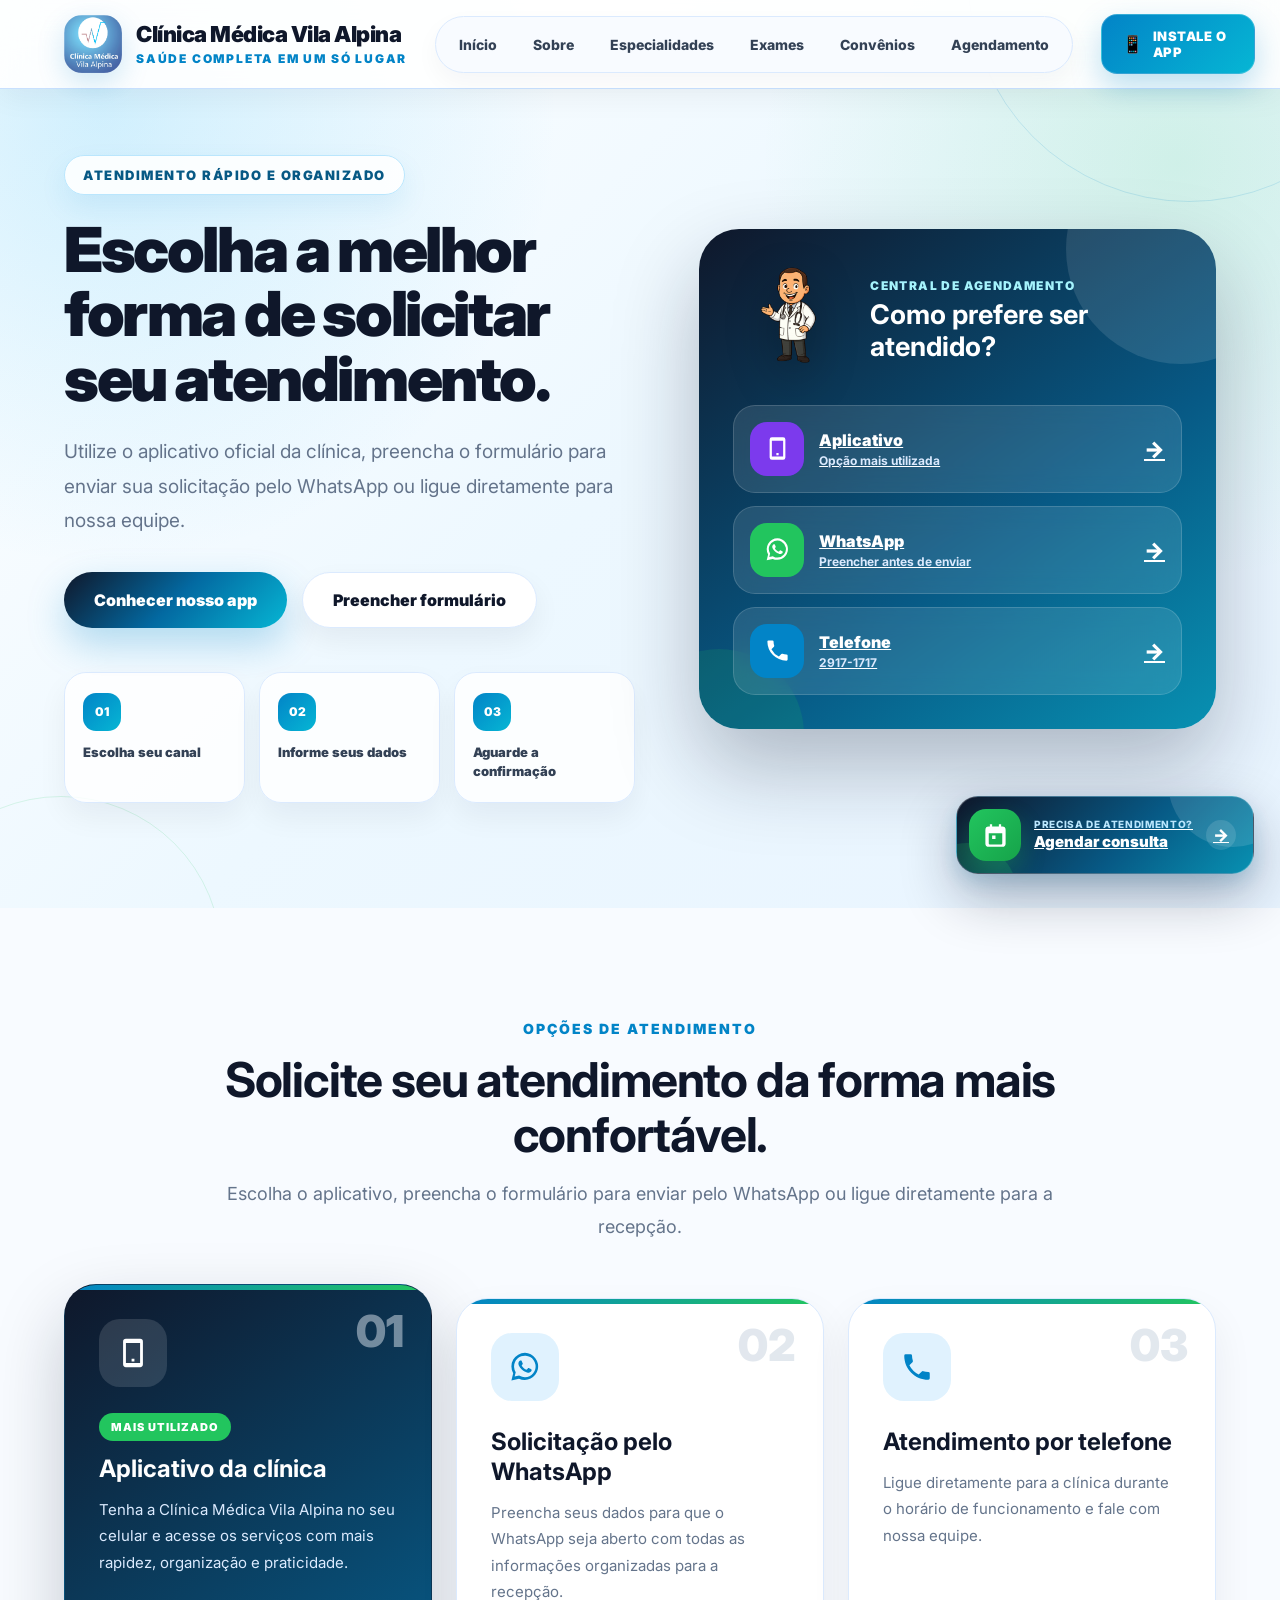
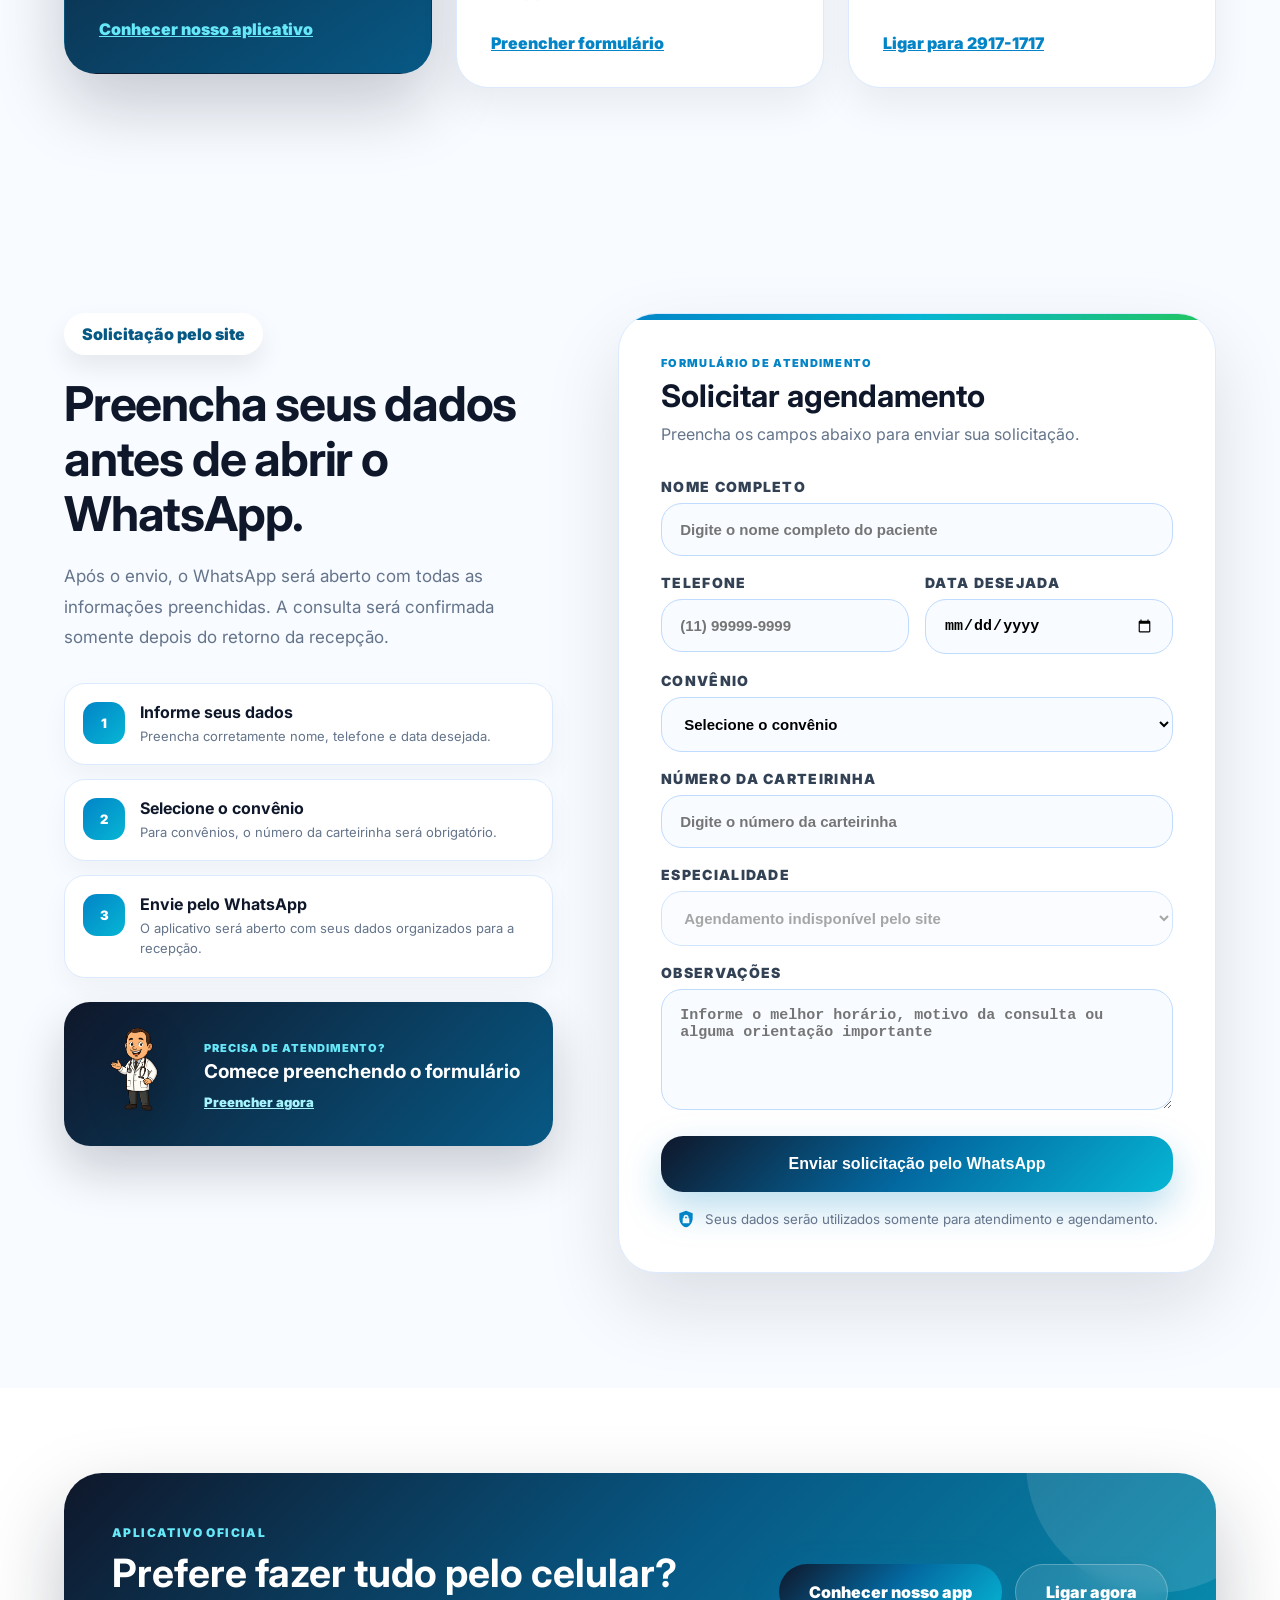
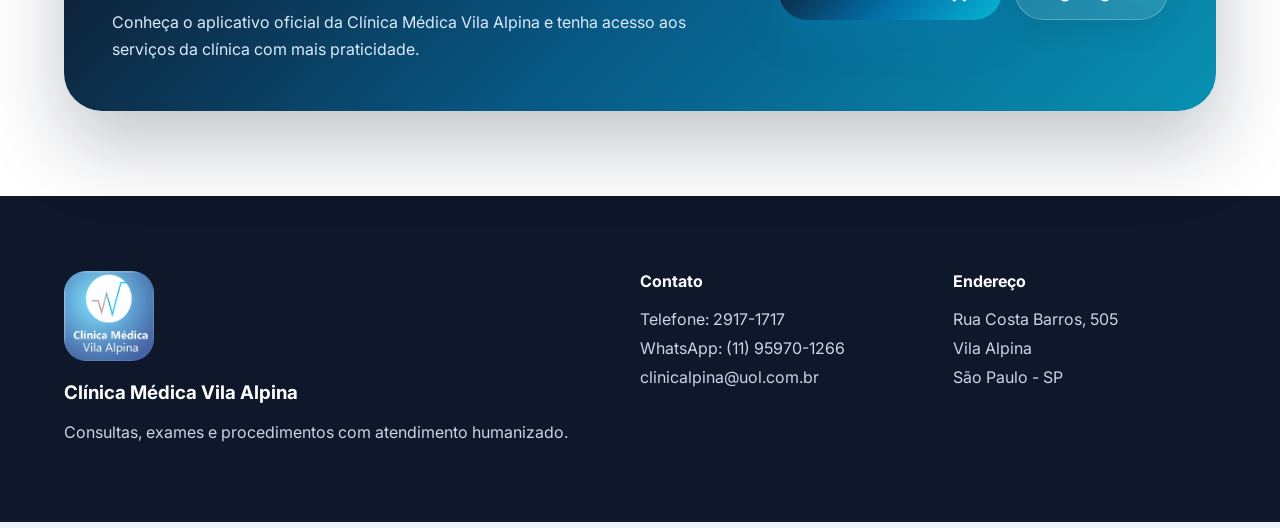
==== commit 09021cda: "Adiciona pagina do aplicativo e novo menu" ====
--- a/agendamento.html
+++ b/agendamento.html
@@ -7,7 +7,7 @@
 
   <meta
     name="description"
-    content="Agende sua consulta na Clínica Médica Vila Alpina pelo aplicativo, formulário online ou telefone."
+    content="Solicite seu atendimento na Clínica Médica Vila Alpina pelo aplicativo oficial, formulário online ou telefone."
   >
 
   <meta name="theme-color" content="#0f172a">
@@ -57,8 +57,12 @@
         <a href="./agendamento.html">Agendamento</a>
       </nav>
 
-      <a href="#formulario-agendamento" class="header-cta">
-        Agendar consulta
+      <a
+        href="./app.html"
+        class="header-cta header-app-cta"
+      >
+        <span class="header-app-icone">📱</span>
+        Instale o app
       </a>
 
       <button
@@ -85,7 +89,8 @@
       <a href="./exames.html">Exames</a>
       <a href="./index.html#convenios">Convênios</a>
       <a href="./agendamento.html">Agendamento</a>
-      <a href="#formulario-agendamento">Preencher formulário</a>
+      <a href="./app.html">📱 Instale o app</a>
+      <a href="#formulario-agendamento">📝 Preencher formulário</a>
     </nav>
   </header>
 
@@ -110,31 +115,37 @@
 
           <div class="agendamento-hero-actions">
 
-            <a href="#formulario-agendamento" class="btn-primary">
+            <a
+              href="./app.html"
+              class="btn-primary"
+            >
+              Conhecer nosso app
+            </a>
+
+            <a
+              href="#formulario-agendamento"
+              class="btn-secondary"
+            >
               Preencher formulário
             </a>
 
-            <a href="#baixar-aplicativo" class="btn-secondary">
-              Baixar aplicativo
-            </a>
-
           </div>
 
           <div class="agendamento-beneficios">
 
             <div>
               <span>01</span>
-              <p>Informe seus dados</p>
+              <p>Escolha seu canal</p>
             </div>
 
             <div>
               <span>02</span>
-              <p>Escolha o convênio</p>
+              <p>Informe seus dados</p>
             </div>
 
             <div>
               <span>03</span>
-              <p>Envie para a recepção</p>
+              <p>Aguarde a confirmação</p>
             </div>
 
           </div>
@@ -158,15 +169,39 @@
           </div>
 
           <div class="agendamento-opcoes-rapidas">
+
+            <a
+              href="./app.html"
+              class="agendamento-opcao agendamento-opcao-aplicativo"
+            >
+              <span class="agendamento-opcao-icone">
+
+                <svg viewBox="0 0 24 24" aria-hidden="true">
+                  <path d="M7 2h10a2 2 0 0 1 2 2v16a2 2 0 0 1-2 2H7a2 2 0 0 1-2-2V4a2 2 0 0 1 2-2Zm0 3v14h10V5H7Zm4 11h2v2h-2v-2Z"/>
+                </svg>
+
+              </span>
+
+              <span>
+                <strong>Aplicativo</strong>
+                <small>Opção mais utilizada</small>
+              </span>
+
+              <span class="agendamento-opcao-seta">
+                →
+              </span>
+            </a>
 
             <a
               href="#formulario-agendamento"
               class="agendamento-opcao agendamento-opcao-whatsapp"
             >
               <span class="agendamento-opcao-icone">
+
                 <svg viewBox="0 0 24 24" aria-hidden="true">
                   <path d="M12 2a9.6 9.6 0 0 0-8.33 14.37L2.4 21.6l5.36-1.24A9.6 9.6 0 1 0 12 2Zm0 17.2a7.55 7.55 0 0 1-3.85-1.05l-.28-.16-3.18.74.76-3.09-.18-.3A7.6 7.6 0 1 1 12 19.2Zm4.18-5.68c-.23-.12-1.36-.67-1.57-.75-.21-.08-.36-.12-.51.12-.15.23-.59.75-.72.9-.13.15-.27.17-.5.06-.23-.12-.97-.36-1.85-1.14-.68-.61-1.14-1.36-1.28-1.59-.13-.23-.01-.35.1-.47.1-.1.23-.27.34-.4.12-.13.15-.23.23-.38.08-.15.04-.29-.02-.4-.06-.12-.51-1.23-.7-1.69-.18-.44-.37-.38-.51-.39h-.44c-.15 0-.4.06-.61.29-.21.23-.8.78-.8 1.91 0 1.13.82 2.22.94 2.37.12.15 1.62 2.47 3.92 3.46.55.24.98.38 1.31.49.55.17 1.05.15 1.45.09.44-.07 1.36-.55 1.55-1.09.19-.53.19-.99.13-1.09-.05-.1-.2-.16-.43-.28Z"/>
                 </svg>
+
               </span>
 
               <span>
@@ -174,7 +209,9 @@
                 <small>Preencher antes de enviar</small>
               </span>
 
-              <span class="agendamento-opcao-seta">→</span>
+              <span class="agendamento-opcao-seta">
+                →
+              </span>
             </a>
 
             <a
@@ -182,9 +219,11 @@
               class="agendamento-opcao agendamento-opcao-telefone"
             >
               <span class="agendamento-opcao-icone">
+
                 <svg viewBox="0 0 24 24" aria-hidden="true">
                   <path d="M6.62 10.79a15.43 15.43 0 0 0 6.59 6.59l2.2-2.2a1 1 0 0 1 1.02-.24 11.5 11.5 0 0 0 3.57.57 1 1 0 0 1 1 1V20a1 1 0 0 1-1 1C10.61 21 3 13.39 3 4a1 1 0 0 1 1-1h3.5a1 1 0 0 1 1 1 11.5 11.5 0 0 0 .57 3.57 1 1 0 0 1-.25 1.02l-2.2 2.2Z"/>
                 </svg>
+
               </span>
 
               <span>
@@ -192,25 +231,9 @@
                 <small>2917-1717</small>
               </span>
 
-              <span class="agendamento-opcao-seta">→</span>
-            </a>
-
-            <a
-              href="#baixar-aplicativo"
-              class="agendamento-opcao agendamento-opcao-aplicativo"
-            >
-              <span class="agendamento-opcao-icone">
-                <svg viewBox="0 0 24 24" aria-hidden="true">
-                  <path d="M7 2h10a2 2 0 0 1 2 2v16a2 2 0 0 1-2 2H7a2 2 0 0 1-2-2V4a2 2 0 0 1 2-2Zm0 3v14h10V5H7Zm4 11h2v2h-2v-2Z"/>
-                </svg>
-              </span>
-
-              <span>
-                <strong>Aplicativo</strong>
-                <small>Baixar e instalar</small>
-              </span>
-
-              <span class="agendamento-opcao-seta">→</span>
+              <span class="agendamento-opcao-seta">
+                →
+              </span>
             </a>
 
           </div>
@@ -232,50 +255,62 @@
           </h2>
 
           <p>
-            Escolha o aplicativo, preencha o formulário para enviar pelo WhatsApp ou ligue para a recepção.
+            Escolha o aplicativo, preencha o formulário para enviar pelo WhatsApp ou ligue diretamente para a recepção.
           </p>
 
         </div>
 
         <div class="agendamento-canais-grid">
 
-          <article class="agendamento-canal-card">
-
-            <div class="agendamento-canal-numero">01</div>
+          <article class="agendamento-canal-card agendamento-canal-destaque">
+
+            <div class="agendamento-canal-numero">
+              01
+            </div>
 
             <div class="agendamento-canal-icone">
+
               <svg viewBox="0 0 24 24" aria-hidden="true">
                 <path d="M7 2h10a2 2 0 0 1 2 2v16a2 2 0 0 1-2 2H7a2 2 0 0 1-2-2V4a2 2 0 0 1 2-2Zm0 3v14h10V5H7Zm4 11h2v2h-2v-2Z"/>
               </svg>
-            </div>
-
-            <h3>Aplicativo da clínica</h3>
+
+            </div>
+
+            <span class="agendamento-canal-etiqueta">
+              Mais utilizado
+            </span>
+
+            <h3>
+              Aplicativo da clínica
+            </h3>
 
             <p>
-              Tenha a Clínica Médica Vila Alpina no seu celular e acesse os serviços com mais praticidade.
+              Tenha a Clínica Médica Vila Alpina no seu celular e acesse os serviços com mais rapidez, organização e praticidade.
             </p>
 
-            <a href="#baixar-aplicativo">
-              Ver opções de instalação
+            <a href="./app.html">
+              Conhecer nosso aplicativo
             </a>
 
           </article>
 
-          <article class="agendamento-canal-card agendamento-canal-destaque">
-
-            <div class="agendamento-canal-numero">02</div>
+          <article class="agendamento-canal-card">
+
+            <div class="agendamento-canal-numero">
+              02
+            </div>
 
             <div class="agendamento-canal-icone">
+
               <svg viewBox="0 0 24 24" aria-hidden="true">
                 <path d="M12 2a9.6 9.6 0 0 0-8.33 14.37L2.4 21.6l5.36-1.24A9.6 9.6 0 1 0 12 2Zm0 17.2a7.55 7.55 0 0 1-3.85-1.05l-.28-.16-3.18.74.76-3.09-.18-.3A7.6 7.6 0 1 1 12 19.2Zm4.18-5.68c-.23-.12-1.36-.67-1.57-.75-.21-.08-.36-.12-.51.12-.15.23-.59.75-.72.9-.13.15-.27.17-.5.06-.23-.12-.97-.36-1.85-1.14-.68-.61-1.14-1.36-1.28-1.59-.13-.23-.01-.35.1-.47.1-.1.23-.27.34-.4.12-.13.15-.23.23-.38.08-.15.04-.29-.02-.4-.06-.12-.51-1.23-.7-1.69-.18-.44-.37-.38-.51-.39h-.44c-.15 0-.4.06-.61.29-.21.23-.8.78-.8 1.91 0 1.13.82 2.22.94 2.37.12.15 1.62 2.47 3.92 3.46.55.24.98.38 1.31.49.55.17 1.05.15 1.45.09.44-.07 1.36-.55 1.55-1.09.19-.53.19-.99.13-1.09-.05-.1-.2-.16-.43-.28Z"/>
               </svg>
-            </div>
-
-            <span class="agendamento-canal-etiqueta">
-              Mais utilizado
-            </span>
-
-            <h3>Solicitação pelo WhatsApp</h3>
+
+            </div>
+
+            <h3>
+              Solicitação pelo WhatsApp
+            </h3>
 
             <p>
               Preencha seus dados para que o WhatsApp seja aberto com todas as informações organizadas para a recepção.
@@ -289,15 +324,21 @@
 
           <article class="agendamento-canal-card">
 
-            <div class="agendamento-canal-numero">03</div>
+            <div class="agendamento-canal-numero">
+              03
+            </div>
 
             <div class="agendamento-canal-icone">
+
               <svg viewBox="0 0 24 24" aria-hidden="true">
                 <path d="M6.62 10.79a15.43 15.43 0 0 0 6.59 6.59l2.2-2.2a1 1 0 0 1 1.02-.24 11.5 11.5 0 0 0 3.57.57 1 1 0 0 1 1 1V20a1 1 0 0 1-1 1C10.61 21 3 13.39 3 4a1 1 0 0 1 1-1h3.5a1 1 0 0 1 1 1 11.5 11.5 0 0 0 .57 3.57 1 1 0 0 1-.25 1.02l-2.2 2.2Z"/>
               </svg>
-            </div>
-
-            <h3>Atendimento por telefone</h3>
+
+            </div>
+
+            <h3>
+              Atendimento por telefone
+            </h3>
 
             <p>
               Ligue diretamente para a clínica durante o horário de funcionamento e fale com nossa equipe.
@@ -305,145 +346,6 @@
 
             <a href="tel:+551129171717">
               Ligar para 2917-1717
-            </a>
-
-          </article>
-
-        </div>
-
-      </div>
-    </section>
-
-    <section class="aplicativo-section" id="baixar-aplicativo">
-      <div class="container aplicativo-container">
-
-        <div class="aplicativo-introducao">
-
-          <span class="section-label">
-            Aplicativo oficial
-          </span>
-
-          <h2>
-            A Clínica Médica Vila Alpina também está no seu celular.
-          </h2>
-
-          <p>
-            Escaneie o QR Code correspondente ao seu aparelho ou utilize os botões para abrir diretamente a loja de aplicativos.
-          </p>
-
-          <div class="aplicativo-vantagens">
-
-            <div>
-              <span>✓</span>
-              <p>Acesso rápido aos serviços da clínica</p>
-            </div>
-
-            <div>
-              <span>✓</span>
-              <p>Disponível para Android e iPhone</p>
-            </div>
-
-            <div>
-              <span>✓</span>
-              <p>Aplicativo oficial da Clínica Vila Alpina</p>
-            </div>
-
-          </div>
-
-        </div>
-
-        <div class="aplicativo-lojas">
-
-          <article class="aplicativo-card aplicativo-card-google">
-
-            <div class="aplicativo-card-cabecalho">
-
-              <div class="aplicativo-loja-marca">
-                <svg viewBox="0 0 24 24" aria-hidden="true">
-                  <path d="m3.6 2.7 10.7 9.3L3.6 21.3a2.4 2.4 0 0 1-.6-1.6V4.3c0-.6.2-1.1.6-1.6Zm12 10.4 2.8 2.4-11 6.2 8.2-8.6Zm3.9-3.2c.9.5 1.5 1.2 1.5 2.1s-.6 1.6-1.5 2.1l-2.4 1.4-3.2-3.5 3.2-3.5 2.4 1.4ZM7.4 2.3l11 6.2-2.8 2.4-8.2-8.6Z"/>
-                </svg>
-              </div>
-
-              <div>
-                <span>Disponível no</span>
-                <h3>Google Play</h3>
-              </div>
-
-            </div>
-
-            <a
-              href="https://play.google.com/store/apps/details?id=br.com.clinicavilalpina.app"
-              target="_blank"
-              rel="noopener noreferrer"
-              class="aplicativo-qrcode-link"
-              aria-label="Abrir aplicativo da Clínica Vila Alpina no Google Play"
-            >
-              <img
-                src="src/assets/qrcode-google-play.png"
-                alt="QR Code para instalar o aplicativo da Clínica Vila Alpina pelo Google Play"
-                class="aplicativo-qrcode"
-                loading="lazy"
-              >
-            </a>
-
-            <p>
-              Para celulares e tablets com sistema Android.
-            </p>
-
-            <a
-              href="https://play.google.com/store/apps/details?id=br.com.clinicavilalpina.app"
-              target="_blank"
-              rel="noopener noreferrer"
-              class="aplicativo-botao-loja"
-            >
-              Baixar para Android
-            </a>
-
-          </article>
-
-          <article class="aplicativo-card aplicativo-card-apple">
-
-            <div class="aplicativo-card-cabecalho">
-
-              <div class="aplicativo-loja-marca">
-                <svg viewBox="0 0 24 24" aria-hidden="true">
-                  <path d="M17.05 20.28c-.98.95-2.05.8-3.08.35-1.09-.46-2.09-.48-3.24 0-1.44.62-2.2.44-3.06-.35C2.79 15.25 3.51 7.59 9.05 7.31c1.11-.06 1.89.61 2.54.66.97-.2 1.9-.77 2.94-.69 1.25.1 2.19.59 2.81 1.49-2.58 1.55-1.97 4.95.4 5.9-.47 1.24-1.08 2.47-1.98 3.37-.41.42-.83.83-1.3 1.24.2.38.39.72.59 1Zm-3.03-16c.13 1.61-1.18 3.01-2.67 3.14-.23-1.86 1.67-3.16 2.67-3.14Z"/>
-                </svg>
-              </div>
-
-              <div>
-                <span>Disponível na</span>
-                <h3>App Store</h3>
-              </div>
-
-            </div>
-
-            <a
-              href="https://apps.apple.com/br/app/cl%C3%ADnica-vila-alpina/id6778940955"
-              target="_blank"
-              rel="noopener noreferrer"
-              class="aplicativo-qrcode-link"
-              aria-label="Abrir aplicativo da Clínica Vila Alpina na App Store"
-            >
-              <img
-                src="src/assets/qrcode-app-store.png"
-                alt="QR Code para instalar o aplicativo da Clínica Vila Alpina pela App Store"
-                class="aplicativo-qrcode"
-                loading="lazy"
-              >
-            </a>
-
-            <p>
-              Para aparelhos iPhone e outros dispositivos Apple compatíveis.
-            </p>
-
-            <a
-              href="https://apps.apple.com/br/app/cl%C3%ADnica-vila-alpina/id6778940955"
-              target="_blank"
-              rel="noopener noreferrer"
-              class="aplicativo-botao-loja"
-            >
-              Baixar para iPhone
             </a>
 
           </article>
@@ -476,30 +378,36 @@
           <div class="agendamento-orientacoes">
 
             <div>
+
               <span>1</span>
 
               <div>
                 <h3>Informe seus dados</h3>
                 <p>Preencha corretamente nome, telefone e data desejada.</p>
               </div>
+
             </div>
 
             <div>
+
               <span>2</span>
 
               <div>
                 <h3>Selecione o convênio</h3>
                 <p>Para convênios, o número da carteirinha será obrigatório.</p>
               </div>
+
             </div>
 
             <div>
+
               <span>3</span>
 
               <div>
                 <h3>Envie pelo WhatsApp</h3>
                 <p>O aplicativo será aberto com seus dados organizados para a recepção.</p>
               </div>
+
             </div>
 
           </div>
@@ -512,13 +420,17 @@
             >
 
             <div>
+
               <span>Precisa de atendimento?</span>
 
-              <h3>Comece preenchendo o formulário</h3>
+              <h3>
+                Comece preenchendo o formulário
+              </h3>
 
               <a href="#formulario-agendamento">
                 Preencher agora
               </a>
+
             </div>
 
           </div>
@@ -532,9 +444,13 @@
 
           <div class="form-card-cabecalho">
 
-            <span>Formulário de atendimento</span>
-
-            <h3>Solicitar agendamento</h3>
+            <span>
+              Formulário de atendimento
+            </span>
+
+            <h3>
+              Solicitar agendamento
+            </h3>
 
             <p>
               Preencha os campos abaixo para enviar sua solicitação.
@@ -706,14 +622,16 @@
 
         <div>
 
-          <span>Atendimento da recepção</span>
+          <span>
+            Aplicativo oficial
+          </span>
 
           <h2>
-            Pronto para enviar sua solicitação?
+            Prefere fazer tudo pelo celular?
           </h2>
 
           <p>
-            Preencha o formulário para que a mensagem seja enviada com todas as informações necessárias.
+            Conheça o aplicativo oficial da Clínica Médica Vila Alpina e tenha acesso aos serviços da clínica com mais praticidade.
           </p>
 
         </div>
@@ -721,10 +639,10 @@
         <div class="agendamento-contato-final-acoes">
 
           <a
-            href="#formulario-agendamento"
+            href="./app.html"
             class="btn-primary"
           >
-            Preencher formulário
+            Conhecer nosso app
           </a>
 
           <a
@@ -752,7 +670,9 @@
           class="footer-logo"
         >
 
-        <h3>Clínica Médica Vila Alpina</h3>
+        <h3>
+          Clínica Médica Vila Alpina
+        </h3>
 
         <p>
           Consultas, exames e procedimentos com atendimento humanizado.
@@ -762,7 +682,9 @@
 
       <div>
 
-        <h4>Contato</h4>
+        <h4>
+          Contato
+        </h4>
 
         <p>Telefone: 2917-1717</p>
         <p>WhatsApp: (11) 95970-1266</p>
@@ -772,7 +694,9 @@
 
       <div>
 
-        <h4>Endereço</h4>
+        <h4>
+          Endereço
+        </h4>
 
         <p>Rua Costa Barros, 505</p>
         <p>Vila Alpina</p>
@@ -783,6 +707,38 @@
     </div>
   </footer>
 
+  <a
+    href="#formulario-agendamento"
+    class="agendamento-flutuante"
+    aria-label="Ir para o formulário de agendamento"
+  >
+
+    <span class="agendamento-flutuante-icone">
+
+      <svg viewBox="0 0 24 24" aria-hidden="true">
+        <path d="M7 2h2v2h6V2h2v2h1a3 3 0 0 1 3 3v12a3 3 0 0 1-3 3H6a3 3 0 0 1-3-3V7a3 3 0 0 1 3-3h1V2Zm11 8H6v9a1 1 0 0 0 1 1h10a1 1 0 0 0 1-1v-9Zm-9 2h3v3H9v-3Z"/>
+      </svg>
+
+    </span>
+
+    <span class="agendamento-flutuante-texto">
+
+      <small>
+        Precisa de atendimento?
+      </small>
+
+      <strong>
+        Agendar consulta
+      </strong>
+
+    </span>
+
+    <span class="agendamento-flutuante-seta">
+      →
+    </span>
+
+  </a>
+
   <script src="src/js/agendamento.js"></script>
 
 </body>
--- a/src/css/style.css
+++ b/src/css/style.css
@@ -2528,4 +2528,1373 @@
     flex-direction:column;
     text-align:center;
   }
+}
+.app-page{
+  background:#f7fbff;
+  color:#0f172a;
+}
+
+.nav .nav-active{
+  color:#0284c7;
+  background:#e0f2fe;
+}
+
+.app-hero{
+  position:relative;
+  overflow:hidden;
+  padding:155px 0 110px;
+  background:
+    radial-gradient(circle at 10% 15%,rgba(14,165,233,.20),transparent 32%),
+    radial-gradient(circle at 88% 20%,rgba(34,197,94,.14),transparent 31%),
+    linear-gradient(135deg,#ffffff 0%,#edf8ff 48%,#e8f5ff 100%);
+}
+
+.app-hero::before{
+  content:"";
+  position:absolute;
+  width:500px;
+  height:500px;
+  top:-270px;
+  right:-150px;
+  border:1px solid rgba(2,132,199,.14);
+  border-radius:50%;
+}
+
+.app-hero::after{
+  content:"";
+  position:absolute;
+  width:360px;
+  height:360px;
+  bottom:-250px;
+  left:-120px;
+  border-radius:50%;
+  background:rgba(34,197,94,.08);
+}
+
+.app-hero-grid{
+  position:relative;
+  z-index:2;
+  display:grid;
+  grid-template-columns:1.05fr .95fr;
+  gap:70px;
+  align-items:center;
+}
+
+.app-badge{
+  display:inline-flex;
+  align-items:center;
+  gap:9px;
+  padding:11px 18px;
+  margin-bottom:24px;
+  border:1px solid #bae6fd;
+  border-radius:999px;
+  background:rgba(255,255,255,.9);
+  color:#0369a1;
+  font-size:12px;
+  font-weight:900;
+  text-transform:uppercase;
+  letter-spacing:1.5px;
+  box-shadow:0 12px 28px rgba(2,132,199,.09);
+}
+
+.app-badge::before{
+  content:"";
+  width:9px;
+  height:9px;
+  border-radius:50%;
+  background:#22c55e;
+  box-shadow:0 0 0 5px rgba(34,197,94,.13);
+}
+
+.app-hero-content h1{
+  max-width:760px;
+  color:#0f172a;
+  font-size:62px;
+  font-weight:900;
+  line-height:1.04;
+  letter-spacing:-2.5px;
+}
+
+.app-hero-content > p{
+  max-width:690px;
+  margin-top:24px;
+  color:#64748b;
+  font-size:18px;
+  line-height:1.8;
+}
+
+.app-hero-actions{
+  display:flex;
+  flex-wrap:wrap;
+  gap:15px;
+  margin-top:34px;
+}
+
+.app-hero-beneficios{
+  display:grid;
+  grid-template-columns:repeat(3,1fr);
+  gap:14px;
+  margin-top:42px;
+}
+
+.app-hero-beneficios div{
+  display:flex;
+  align-items:center;
+  gap:11px;
+  padding:16px;
+  border:1px solid #dbeafe;
+  border-radius:18px;
+  background:rgba(255,255,255,.82);
+  box-shadow:0 12px 28px rgba(15,23,42,.05);
+}
+
+.app-hero-beneficios span{
+  display:flex;
+  align-items:center;
+  justify-content:center;
+  width:31px;
+  height:31px;
+  flex-shrink:0;
+  border-radius:50%;
+  background:#dcfce7;
+  color:#15803d;
+  font-weight:900;
+}
+
+.app-hero-beneficios p{
+  color:#334155;
+  font-size:13px;
+  font-weight:850;
+}
+
+.app-hero-visual{
+  position:relative;
+  display:flex;
+  align-items:flex-end;
+  justify-content:center;
+  min-height:610px;
+}
+
+.app-hero-visual::before{
+  content:"";
+  position:absolute;
+  width:470px;
+  height:470px;
+  top:70px;
+  left:50%;
+  transform:translateX(-50%);
+  border-radius:50%;
+  background:
+    radial-gradient(circle at 35% 30%,rgba(255,255,255,.9),transparent 22%),
+    linear-gradient(135deg,#0ea5e9,#0369a1 60%,#0f172a);
+  box-shadow:0 35px 80px rgba(2,132,199,.25);
+}
+
+.app-phone{
+  position:relative;
+  z-index:3;
+  width:310px;
+  min-height:590px;
+  padding:12px;
+  border:3px solid rgba(255,255,255,.75);
+  border-radius:50px;
+  background:#07111f;
+  box-shadow:
+    0 45px 90px rgba(15,23,42,.38),
+    inset 0 0 0 1px rgba(255,255,255,.15);
+  transform:rotate(-3deg);
+}
+
+.app-phone-top{
+  position:absolute;
+  z-index:4;
+  top:20px;
+  left:50%;
+  display:flex;
+  align-items:center;
+  justify-content:center;
+  width:105px;
+  height:27px;
+  transform:translateX(-50%);
+  border-radius:999px;
+  background:#07111f;
+}
+
+.app-phone-top span{
+  width:36px;
+  height:5px;
+  border-radius:999px;
+  background:#334155;
+}
+
+.app-phone-screen{
+  min-height:560px;
+  padding:58px 24px 25px;
+  overflow:hidden;
+  border-radius:38px;
+  background:
+    radial-gradient(circle at 50% 10%,rgba(56,189,248,.28),transparent 34%),
+    linear-gradient(180deg,#ffffff 0%,#eff8ff 55%,#e0f2fe 100%);
+  text-align:center;
+}
+
+.app-phone-logo{
+  width:100px;
+  height:100px;
+  object-fit:contain;
+  filter:drop-shadow(0 12px 18px rgba(2,132,199,.15));
+}
+
+.app-phone-label{
+  display:inline-flex;
+  margin-top:13px;
+  padding:7px 11px;
+  border-radius:999px;
+  background:#dbeafe;
+  color:#0369a1;
+  font-size:9px;
+  font-weight:900;
+  text-transform:uppercase;
+  letter-spacing:1px;
+}
+
+.app-phone-screen h2{
+  margin-top:14px;
+  color:#0f172a;
+  font-size:25px;
+  line-height:1.2;
+}
+
+.app-phone-screen > p{
+  margin-top:8px;
+  color:#64748b;
+  font-size:12px;
+  line-height:1.6;
+}
+
+.app-phone-menu{
+  display:grid;
+  grid-template-columns:repeat(2,1fr);
+  gap:12px;
+  margin-top:28px;
+}
+
+.app-phone-menu div{
+  display:flex;
+  min-height:105px;
+  padding:15px 9px;
+  flex-direction:column;
+  align-items:center;
+  justify-content:center;
+  border:1px solid #dbeafe;
+  border-radius:19px;
+  background:rgba(255,255,255,.9);
+  box-shadow:0 12px 25px rgba(15,23,42,.06);
+}
+
+.app-phone-menu span{
+  font-size:27px;
+}
+
+.app-phone-menu p{
+  margin-top:8px;
+  color:#334155;
+  font-size:11px;
+  font-weight:900;
+}
+
+.app-hero-boneco{
+  position:absolute;
+  z-index:4;
+  right:-15px;
+  bottom:10px;
+  width:235px;
+  max-height:360px;
+  object-fit:contain;
+  object-position:center bottom;
+  filter:drop-shadow(0 25px 28px rgba(15,23,42,.25));
+}
+
+.app-video-section{
+  padding:115px 0;
+  background:#ffffff;
+}
+
+.app-video-grid{
+  display:grid;
+  grid-template-columns:.82fr 1.18fr;
+  gap:65px;
+  align-items:center;
+}
+
+.app-video-content h2{
+  color:#0f172a;
+  font-size:48px;
+  line-height:1.14;
+  letter-spacing:-1.3px;
+}
+
+.app-video-content > p{
+  margin-top:20px;
+  color:#64748b;
+  font-size:17px;
+  line-height:1.8;
+}
+
+.app-video-lista{
+  display:grid;
+  gap:14px;
+  margin-top:30px;
+}
+
+.app-video-lista > div{
+  display:flex;
+  align-items:flex-start;
+  gap:15px;
+  padding:18px;
+  border:1px solid #dbeafe;
+  border-radius:21px;
+  background:#f8fbff;
+  box-shadow:0 12px 28px rgba(15,23,42,.045);
+}
+
+.app-video-lista > div > span{
+  display:flex;
+  align-items:center;
+  justify-content:center;
+  width:43px;
+  height:43px;
+  flex-shrink:0;
+  border-radius:14px;
+  background:linear-gradient(135deg,#0284c7,#06b6d4);
+  color:#ffffff;
+  font-size:12px;
+  font-weight:900;
+}
+
+.app-video-lista h3{
+  color:#0f172a;
+  font-size:16px;
+}
+
+.app-video-lista p{
+  margin-top:4px;
+  color:#64748b;
+  font-size:13px;
+  line-height:1.55;
+}
+
+.app-video-box{
+  overflow:hidden;
+  border:1px solid #cbd5e1;
+  border-radius:34px;
+  background:#020617;
+  box-shadow:0 35px 80px rgba(15,23,42,.24);
+}
+
+.app-video-header{
+  display:flex;
+  align-items:center;
+  justify-content:space-between;
+  gap:20px;
+  padding:15px 20px;
+  border-bottom:1px solid rgba(255,255,255,.08);
+  background:#0f172a;
+}
+
+.app-video-header > div{
+  display:flex;
+  gap:7px;
+}
+
+.app-video-header span{
+  width:11px;
+  height:11px;
+  border-radius:50%;
+}
+
+.app-video-header span:nth-child(1){
+  background:#ef4444;
+}
+
+.app-video-header span:nth-child(2){
+  background:#facc15;
+}
+
+.app-video-header span:nth-child(3){
+  background:#22c55e;
+}
+
+.app-video-header p{
+  color:#cbd5e1;
+  font-size:11px;
+  font-weight:800;
+  text-transform:uppercase;
+  letter-spacing:1px;
+}
+
+.app-video{
+  display:block;
+  width:100%;
+  aspect-ratio:16 / 9;
+  max-height:680px;
+  background:#020617;
+  object-fit:contain;
+}
+
+.app-recursos-section{
+  padding:115px 0;
+  background:
+    radial-gradient(circle at 10% 15%,rgba(56,189,248,.13),transparent 30%),
+    linear-gradient(180deg,#f4faff,#eef7ff);
+}
+
+.app-recursos-grid{
+  display:grid;
+  grid-template-columns:repeat(3,1fr);
+  gap:24px;
+}
+
+.app-recurso-card{
+  position:relative;
+  min-height:290px;
+  padding:31px;
+  overflow:hidden;
+  border:1px solid #dbeafe;
+  border-radius:29px;
+  background:#ffffff;
+  box-shadow:0 18px 42px rgba(15,23,42,.06);
+  transition:.3s ease;
+}
+
+.app-recurso-card::after{
+  content:"";
+  position:absolute;
+  width:130px;
+  height:130px;
+  top:-75px;
+  right:-65px;
+  border-radius:50%;
+  background:#e0f2fe;
+  transition:.3s ease;
+}
+
+.app-recurso-card:hover{
+  transform:translateY(-8px);
+  border-color:#7dd3fc;
+  box-shadow:0 28px 60px rgba(2,132,199,.14);
+}
+
+.app-recurso-card:hover::after{
+  transform:scale(1.15);
+}
+
+.app-recurso-icone{
+  position:relative;
+  z-index:2;
+  display:flex;
+  align-items:center;
+  justify-content:center;
+  width:67px;
+  height:67px;
+  margin-bottom:25px;
+  border-radius:21px;
+  background:linear-gradient(135deg,#e0f2fe,#dbeafe);
+  font-size:32px;
+}
+
+.app-recurso-card h3{
+  position:relative;
+  z-index:2;
+  color:#0f172a;
+  font-size:21px;
+}
+
+.app-recurso-card p{
+  position:relative;
+  z-index:2;
+  margin-top:12px;
+  color:#64748b;
+  font-size:14px;
+  line-height:1.75;
+}
+
+.app-passos-section{
+  padding:110px 0;
+  background:#ffffff;
+}
+
+.app-passos-grid{
+  position:relative;
+  display:grid;
+  grid-template-columns:repeat(3,1fr);
+  gap:25px;
+}
+
+.app-passos-grid::before{
+  content:"";
+  position:absolute;
+  top:55px;
+  left:16%;
+  width:68%;
+  height:2px;
+  background:linear-gradient(90deg,#bae6fd,#0284c7,#22c55e);
+}
+
+.app-passo-card{
+  position:relative;
+  z-index:2;
+  padding:33px;
+  border:1px solid #dbeafe;
+  border-radius:30px;
+  background:#ffffff;
+  text-align:center;
+  box-shadow:0 18px 45px rgba(15,23,42,.06);
+}
+
+.app-passo-numero{
+  display:flex;
+  align-items:center;
+  justify-content:center;
+  width:70px;
+  height:70px;
+  margin:0 auto 24px;
+  border:8px solid #ffffff;
+  border-radius:50%;
+  background:linear-gradient(135deg,#0284c7,#06b6d4);
+  color:#ffffff;
+  font-size:16px;
+  font-weight:900;
+  box-shadow:0 13px 30px rgba(2,132,199,.25);
+}
+
+.app-passo-card h3{
+  color:#0f172a;
+  font-size:21px;
+}
+
+.app-passo-card p{
+  margin-top:11px;
+  color:#64748b;
+  font-size:14px;
+  line-height:1.7;
+}
+
+.app-download-section{
+  position:relative;
+  overflow:hidden;
+  padding:115px 0;
+  background:
+    radial-gradient(circle at 15% 15%,rgba(56,189,248,.18),transparent 30%),
+    radial-gradient(circle at 90% 85%,rgba(34,197,94,.13),transparent 30%),
+    linear-gradient(135deg,#edf8ff,#ffffff 50%,#eaf6ff);
+}
+
+.app-download-container{
+  display:grid;
+  grid-template-columns:.72fr 1.28fr;
+  gap:65px;
+  align-items:center;
+}
+
+.app-download-intro h2{
+  color:#0f172a;
+  font-size:48px;
+  line-height:1.14;
+  letter-spacing:-1.3px;
+}
+
+.app-download-intro > p{
+  margin-top:20px;
+  color:#64748b;
+  font-size:17px;
+  line-height:1.8;
+}
+
+.app-download-seguranca{
+  display:flex;
+  align-items:center;
+  gap:13px;
+  margin-top:28px;
+  padding:17px;
+  border:1px solid #bbf7d0;
+  border-radius:20px;
+  background:#f0fdf4;
+}
+
+.app-download-seguranca span{
+  display:flex;
+  align-items:center;
+  justify-content:center;
+  width:34px;
+  height:34px;
+  flex-shrink:0;
+  border-radius:50%;
+  background:#22c55e;
+  color:#ffffff;
+  font-weight:900;
+}
+
+.app-download-seguranca p{
+  color:#166534;
+  font-size:13px;
+  font-weight:800;
+  line-height:1.5;
+}
+
+.app-download-cards{
+  display:grid;
+  grid-template-columns:repeat(2,1fr);
+  gap:24px;
+}
+
+.app-download-card{
+  position:relative;
+  padding:27px;
+  overflow:hidden;
+  border:1px solid #dbeafe;
+  border-radius:33px;
+  background:#ffffff;
+  text-align:center;
+  box-shadow:0 24px 60px rgba(15,23,42,.1);
+  transition:.3s ease;
+}
+
+.app-download-card::before{
+  content:"";
+  position:absolute;
+  top:0;
+  left:0;
+  width:100%;
+  height:5px;
+}
+
+.app-download-google::before{
+  background:linear-gradient(90deg,#22c55e,#facc15,#ef4444,#3b82f6);
+}
+
+.app-download-apple::before{
+  background:linear-gradient(90deg,#020617,#64748b);
+}
+
+.app-download-card:hover{
+  transform:translateY(-8px);
+  box-shadow:0 34px 72px rgba(2,132,199,.16);
+}
+
+.app-download-card-header{
+  display:flex;
+  align-items:center;
+  justify-content:center;
+  gap:13px;
+  margin-bottom:20px;
+  text-align:left;
+}
+
+.app-store-icon{
+  display:flex;
+  align-items:center;
+  justify-content:center;
+  width:58px;
+  height:58px;
+  border-radius:18px;
+  background:#f1f5f9;
+}
+
+.app-store-icon svg{
+  width:31px;
+  height:31px;
+  fill:#0f172a;
+}
+
+.app-download-card-header span{
+  display:block;
+  color:#64748b;
+  font-size:10px;
+  font-weight:800;
+  text-transform:uppercase;
+  letter-spacing:1px;
+}
+
+.app-download-card-header h3{
+  color:#0f172a;
+  font-size:22px;
+}
+
+.app-qrcode-link{
+  display:block;
+  overflow:hidden;
+  border:1px solid #e2e8f0;
+  border-radius:24px;
+  background:#ffffff;
+}
+
+.app-qrcode{
+  display:block;
+  width:100%;
+  aspect-ratio:1 / 1.22;
+  object-fit:contain;
+  background:#ffffff;
+}
+
+.app-download-card > p{
+  min-height:52px;
+  margin:17px 0;
+  color:#64748b;
+  font-size:13px;
+  line-height:1.6;
+}
+
+.app-store-button{
+  display:flex;
+  align-items:center;
+  justify-content:center;
+  width:100%;
+  min-height:52px;
+  padding:13px 18px;
+  border-radius:18px;
+  background:linear-gradient(135deg,#0f172a,#0369a1,#06b6d4);
+  color:#ffffff;
+  font-size:14px;
+  font-weight:900;
+  box-shadow:0 14px 28px rgba(2,132,199,.22);
+  transition:.28s ease;
+}
+
+.app-store-button:hover{
+  transform:translateY(-3px);
+  box-shadow:0 19px 36px rgba(2,132,199,.3);
+}
+
+.app-final-section{
+  padding:85px 0;
+  background:#ffffff;
+}
+
+.app-final-box{
+  position:relative;
+  display:flex;
+  align-items:center;
+  justify-content:space-between;
+  gap:42px;
+  overflow:hidden;
+  padding:50px;
+  border-radius:39px;
+  background:linear-gradient(135deg,#0f172a,#075985,#0891b2);
+  box-shadow:0 34px 78px rgba(15,23,42,.25);
+}
+
+.app-final-box::before{
+  content:"";
+  position:absolute;
+  width:280px;
+  height:280px;
+  top:-150px;
+  right:-65px;
+  border-radius:50%;
+  background:rgba(255,255,255,.11);
+}
+
+.app-final-box::after{
+  content:"";
+  position:absolute;
+  width:190px;
+  height:190px;
+  bottom:-115px;
+  left:-55px;
+  border-radius:50%;
+  background:rgba(34,197,94,.13);
+}
+
+.app-final-box > div{
+  position:relative;
+  z-index:2;
+}
+
+.app-final-box span{
+  color:#67e8f9;
+  font-size:12px;
+  font-weight:900;
+  text-transform:uppercase;
+  letter-spacing:1.4px;
+}
+
+.app-final-box h2{
+  max-width:760px;
+  margin-top:10px;
+  color:#ffffff;
+  font-size:39px;
+  line-height:1.15;
+}
+
+.app-final-box p{
+  max-width:700px;
+  margin-top:13px;
+  color:#dbeafe;
+  font-size:16px;
+  line-height:1.7;
+}
+
+.app-final-actions{
+  display:flex;
+  flex-shrink:0;
+  gap:13px;
+}
+
+.app-final-actions .btn-secondary{
+  border-color:rgba(255,255,255,.25);
+  background:rgba(255,255,255,.11);
+  color:#ffffff;
+  backdrop-filter:blur(10px);
+}
+
+.app-final-actions .btn-secondary:hover{
+  background:#ffffff;
+  color:#075985;
+}
+
+@media(max-width:1180px){
+  .app-hero-grid,
+  .app-video-grid,
+  .app-download-container{
+    grid-template-columns:1fr;
+  }
+
+  .app-hero-content{
+    text-align:center;
+  }
+
+  .app-hero-content h1,
+  .app-hero-content > p{
+    margin-left:auto;
+    margin-right:auto;
+  }
+
+  .app-hero-actions{
+    justify-content:center;
+  }
+
+  .app-hero-beneficios{
+    max-width:850px;
+    margin-left:auto;
+    margin-right:auto;
+  }
+
+  .app-hero-visual{
+    max-width:720px;
+    margin:auto;
+  }
+
+  .app-video-content,
+  .app-download-intro{
+    text-align:center;
+  }
+
+  .app-video-content > p,
+  .app-download-intro > p{
+    max-width:760px;
+    margin-left:auto;
+    margin-right:auto;
+  }
+
+  .app-video-lista,
+  .app-download-seguranca{
+    max-width:760px;
+    margin-left:auto;
+    margin-right:auto;
+  }
+
+  .app-video-box{
+    max-width:950px;
+    width:100%;
+    margin:auto;
+  }
+}
+
+@media(max-width:980px){
+  .app-hero{
+    padding-top:135px;
+  }
+
+  .app-hero-content h1{
+    font-size:50px;
+  }
+
+  .app-recursos-grid{
+    grid-template-columns:repeat(2,1fr);
+  }
+
+  .app-passos-grid{
+    grid-template-columns:1fr;
+    max-width:760px;
+    margin:auto;
+  }
+
+  .app-passos-grid::before{
+    display:none;
+  }
+
+  .app-download-cards{
+    max-width:760px;
+    margin:auto;
+  }
+
+  .app-final-box{
+    flex-direction:column;
+    align-items:flex-start;
+  }
+
+  .app-final-actions{
+    width:100%;
+  }
+
+  .app-final-actions a{
+    flex:1;
+  }
+}
+
+@media(max-width:720px){
+  .app-hero{
+    padding:115px 0 75px;
+  }
+
+  .app-hero-content h1{
+    font-size:37px;
+    letter-spacing:-1.2px;
+  }
+
+  .app-hero-content > p{
+    font-size:16px;
+  }
+
+  .app-hero-actions{
+    flex-direction:column;
+  }
+
+  .app-hero-actions a{
+    width:100%;
+  }
+
+  .app-hero-beneficios{
+    grid-template-columns:1fr;
+    margin-top:30px;
+  }
+
+  .app-hero-visual{
+    min-height:560px;
+  }
+
+  .app-hero-visual::before{
+    width:390px;
+    height:390px;
+  }
+
+  .app-phone{
+    width:280px;
+    min-height:540px;
+  }
+
+  .app-phone-screen{
+    min-height:510px;
+  }
+
+  .app-hero-boneco{
+    right:-20px;
+    width:180px;
+  }
+
+  .app-video-section,
+  .app-recursos-section,
+  .app-passos-section,
+  .app-download-section{
+    padding:75px 0;
+  }
+
+  .app-video-content h2,
+  .app-download-intro h2{
+    font-size:34px;
+  }
+
+  .app-video-header{
+    padding:13px 15px;
+  }
+
+  .app-video-header p{
+    font-size:9px;
+  }
+
+  .app-recursos-grid{
+    grid-template-columns:1fr;
+  }
+
+  .app-recurso-card{
+    min-height:auto;
+    padding:27px;
+  }
+
+  .app-download-cards{
+    grid-template-columns:1fr;
+    max-width:560px;
+  }
+
+  .app-final-section{
+    padding:65px 0;
+  }
+
+  .app-final-box{
+    padding:32px 25px;
+    border-radius:30px;
+  }
+
+  .app-final-box h2{
+    font-size:31px;
+  }
+
+  .app-final-actions{
+    flex-direction:column;
+  }
+
+  .app-final-actions a{
+    width:100%;
+  }
+}
+
+@media(max-width:480px){
+  .app-hero-content h1{
+    font-size:32px;
+  }
+
+  .app-hero-visual{
+    min-height:510px;
+  }
+
+  .app-hero-visual::before{
+    width:330px;
+    height:330px;
+    top:85px;
+  }
+
+  .app-phone{
+    width:250px;
+    min-height:485px;
+    border-radius:42px;
+  }
+
+  .app-phone-screen{
+    min-height:455px;
+    padding:52px 18px 20px;
+    border-radius:32px;
+  }
+
+  .app-phone-logo{
+    width:82px;
+    height:82px;
+  }
+
+  .app-phone-screen h2{
+    font-size:21px;
+  }
+
+  .app-phone-menu{
+    gap:9px;
+    margin-top:22px;
+  }
+
+  .app-phone-menu div{
+    min-height:86px;
+    padding:11px 7px;
+  }
+
+  .app-phone-menu span{
+    font-size:23px;
+  }
+
+  .app-hero-boneco{
+    right:-12px;
+    width:145px;
+  }
+
+  .app-video-content h2,
+  .app-download-intro h2{
+    font-size:30px;
+  }
+
+  .app-video-lista > div{
+    padding:15px;
+  }
+
+  .app-download-card{
+    padding:21px;
+    border-radius:27px;
+  }
+
+  .app-download-card-header{
+    flex-direction:column;
+    text-align:center;
+  }
+
+  .app-final-box h2{
+    font-size:28px;
+  }
+}
+.header-app-cta{
+  display:inline-flex;
+  align-items:center;
+  justify-content:center;
+  gap:9px;
+  min-width:154px;
+  padding:13px 20px;
+  border:1px solid rgba(255,255,255,.2);
+  border-radius:16px;
+  background:linear-gradient(135deg,#0284c7,#06b6d4);
+  color:#ffffff;
+  font-size:13px;
+  font-weight:900;
+  text-transform:uppercase;
+  letter-spacing:.5px;
+  box-shadow:0 13px 30px rgba(2,132,199,.26);
+  transition:transform .25s ease,box-shadow .25s ease,filter .25s ease;
+}
+
+.header-app-cta:hover{
+  transform:translateY(-3px);
+  color:#ffffff;
+  filter:brightness(1.05);
+  box-shadow:0 18px 38px rgba(2,132,199,.35);
+}
+
+.header-app-icone{
+  display:flex;
+  align-items:center;
+  justify-content:center;
+  font-size:17px;
+  line-height:1;
+}
+
+.agendamento-flutuante{
+  position:fixed;
+  right:26px;
+  bottom:26px;
+  z-index:9999;
+  display:grid;
+  grid-template-columns:52px 1fr auto;
+  align-items:center;
+  gap:13px;
+  min-width:285px;
+  padding:12px 17px 12px 12px;
+  overflow:hidden;
+  border:1px solid rgba(255,255,255,.25);
+  border-radius:22px;
+  background:linear-gradient(135deg,#0f172a 0%,#075985 58%,#0891b2 100%);
+  color:#ffffff;
+  box-shadow:
+    0 22px 55px rgba(15,23,42,.32),
+    0 8px 20px rgba(2,132,199,.18);
+  transition:transform .28s ease,box-shadow .28s ease;
+  isolation:isolate;
+}
+
+.agendamento-flutuante::before{
+  content:"";
+  position:absolute;
+  z-index:-1;
+  width:130px;
+  height:130px;
+  top:-80px;
+  right:-45px;
+  border-radius:50%;
+  background:rgba(255,255,255,.12);
+  transition:transform .35s ease;
+}
+
+.agendamento-flutuante::after{
+  content:"";
+  position:absolute;
+  z-index:-1;
+  width:100px;
+  height:100px;
+  bottom:-70px;
+  left:-40px;
+  border-radius:50%;
+  background:rgba(34,197,94,.18);
+}
+
+.agendamento-flutuante:hover{
+  transform:translateY(-6px) scale(1.015);
+  color:#ffffff;
+  box-shadow:
+    0 30px 70px rgba(15,23,42,.38),
+    0 12px 26px rgba(2,132,199,.24);
+}
+
+.agendamento-flutuante:hover::before{
+  transform:scale(1.2);
+}
+
+.agendamento-flutuante-icone{
+  display:flex;
+  align-items:center;
+  justify-content:center;
+  width:52px;
+  height:52px;
+  flex-shrink:0;
+  border-radius:17px;
+  background:linear-gradient(135deg,#22c55e,#16a34a);
+  box-shadow:0 12px 25px rgba(34,197,94,.28);
+}
+
+.agendamento-flutuante-icone svg{
+  width:27px;
+  height:27px;
+  fill:#ffffff;
+}
+
+.agendamento-flutuante-texto{
+  display:flex;
+  min-width:0;
+  flex-direction:column;
+  justify-content:center;
+}
+
+.agendamento-flutuante-texto small{
+  margin:0 0 2px;
+  color:#bae6fd;
+  font-size:10px;
+  font-weight:800;
+  line-height:1.25;
+  text-transform:uppercase;
+  letter-spacing:.65px;
+}
+
+.agendamento-flutuante-texto strong{
+  color:#ffffff;
+  font-size:15px;
+  font-weight:900;
+  line-height:1.25;
+  white-space:nowrap;
+}
+
+.agendamento-flutuante-seta{
+  display:flex;
+  align-items:center;
+  justify-content:center;
+  width:30px;
+  height:30px;
+  border-radius:50%;
+  background:rgba(255,255,255,.12);
+  color:#ffffff;
+  font-size:17px;
+  font-weight:900;
+  transition:transform .25s ease,background .25s ease;
+}
+
+.agendamento-flutuante:hover .agendamento-flutuante-seta{
+  transform:translateX(3px);
+  background:rgba(255,255,255,.2);
+}
+
+@keyframes agendamentoPulso{
+  0%{
+    box-shadow:
+      0 0 0 0 rgba(34,197,94,.35),
+      0 22px 55px rgba(15,23,42,.32);
+  }
+
+  70%{
+    box-shadow:
+      0 0 0 13px rgba(34,197,94,0),
+      0 22px 55px rgba(15,23,42,.32);
+  }
+
+  100%{
+    box-shadow:
+      0 0 0 0 rgba(34,197,94,0),
+      0 22px 55px rgba(15,23,42,.32);
+  }
+}
+
+.agendamento-flutuante-icone{
+  animation:agendamentoPulso 2.8s infinite;
+}
+
+@media(max-width:1180px){
+  .header-app-cta{
+    min-width:auto;
+    padding:12px 16px;
+    font-size:12px;
+  }
+}
+
+@media(max-width:1050px){
+  .header-app-cta{
+    display:none;
+  }
+}
+
+@media(max-width:720px){
+  body{
+    padding-bottom:92px;
+  }
+
+  .agendamento-flutuante{
+    right:14px;
+    bottom:14px;
+    left:14px;
+    grid-template-columns:48px 1fr auto;
+    min-width:0;
+    width:auto;
+    padding:10px 14px 10px 10px;
+    border-radius:20px;
+  }
+
+  .agendamento-flutuante-icone{
+    width:48px;
+    height:48px;
+    border-radius:15px;
+  }
+
+  .agendamento-flutuante-icone svg{
+    width:25px;
+    height:25px;
+  }
+
+  .agendamento-flutuante-texto small{
+    font-size:9px;
+  }
+
+  .agendamento-flutuante-texto strong{
+    font-size:14px;
+  }
+
+  .agendamento-flutuante-seta{
+    width:28px;
+    height:28px;
+    font-size:16px;
+  }
+}
+
+@media(max-width:390px){
+  .agendamento-flutuante{
+    grid-template-columns:44px 1fr;
+  }
+
+  .agendamento-flutuante-icone{
+    width:44px;
+    height:44px;
+  }
+
+  .agendamento-flutuante-seta{
+    display:none;
+  }
+}
+
+@media(prefers-reduced-motion:reduce){
+  .agendamento-flutuante,
+  .agendamento-flutuante::before,
+  .agendamento-flutuante-seta,
+  .agendamento-flutuante-icone,
+  .header-app-cta{
+    animation:none;
+    transition:none;
+  }
 }
